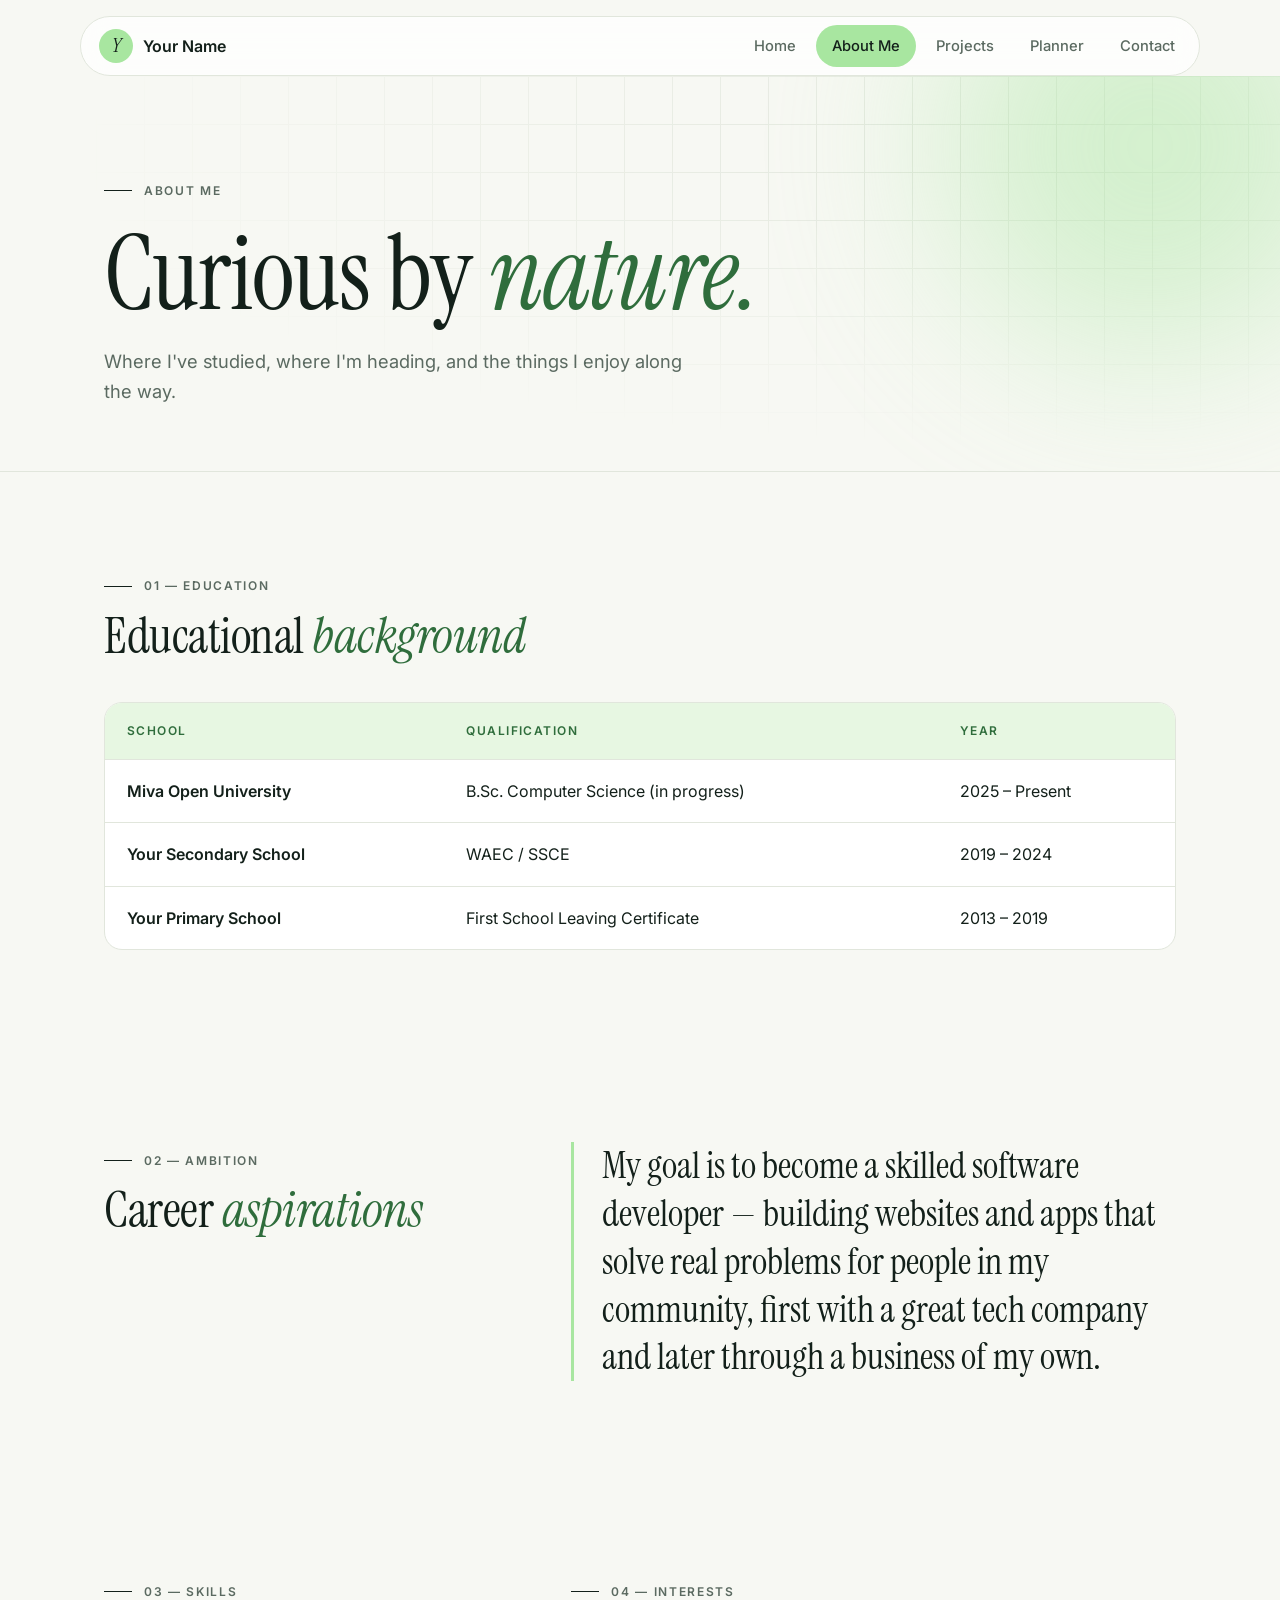
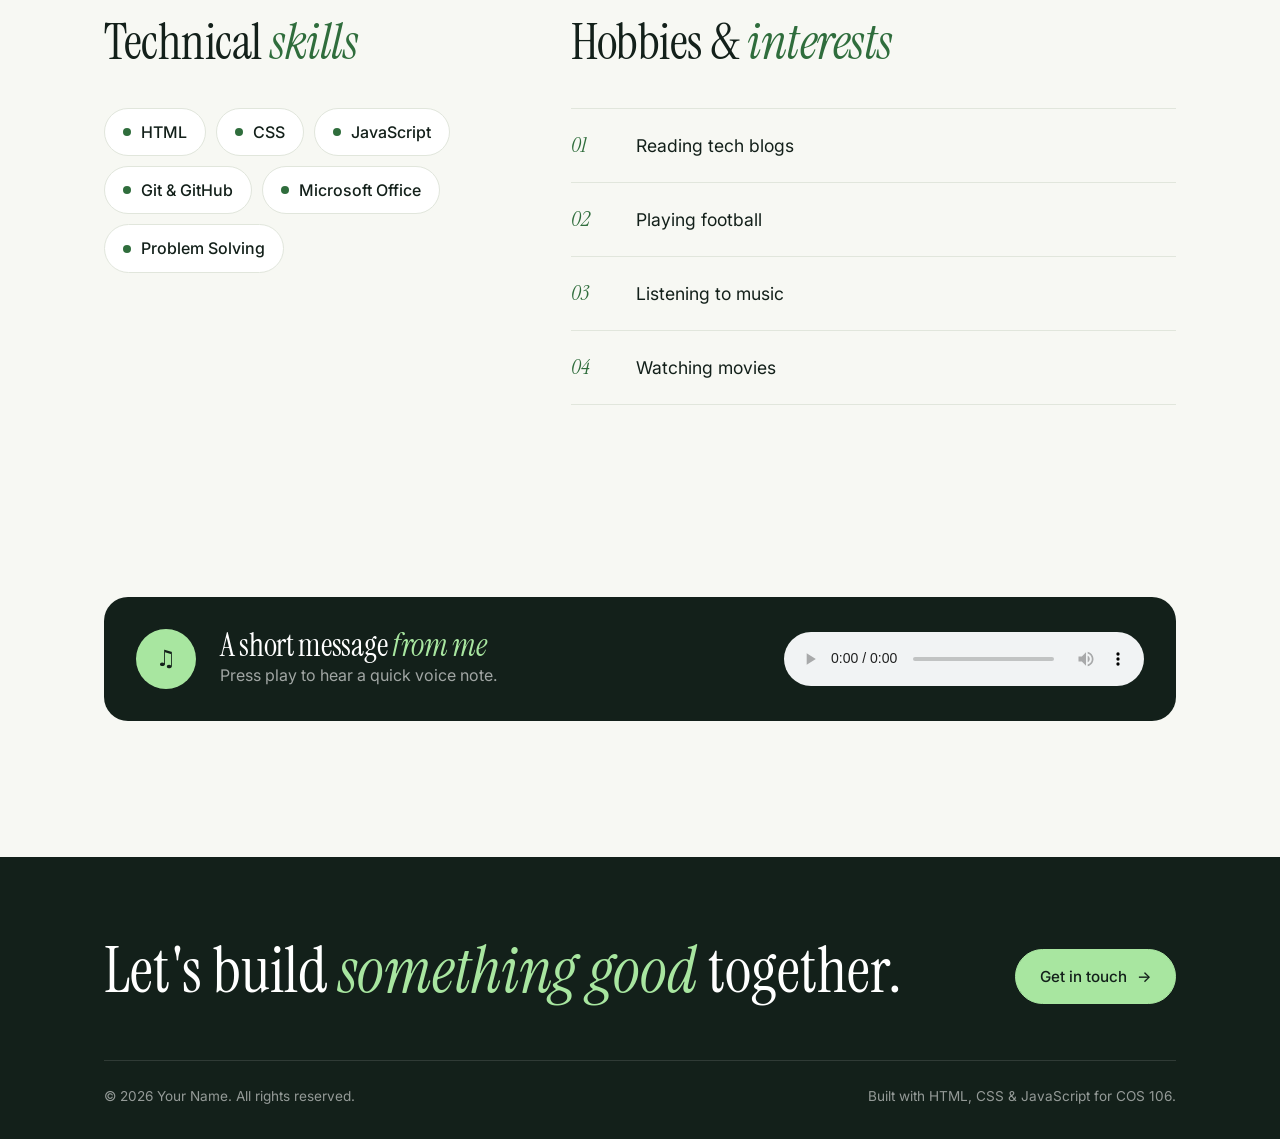
==== about.html @ 1b2ecfce "Add initial project files including homepage, planner, and projects page with JavaScript functionali" ====
<!DOCTYPE html>
<!--
  =========================================================
  ABOUT ME PAGE  (about.html)
  PDF Requirement 2: About Me Page
    - Educational background  -> see "EDUCATION" (uses a TABLE)
    - Career aspirations      -> see "CAREER ASPIRATIONS"
    - Technical skills        -> see "TECHNICAL SKILLS" (uses a LIST)
    - Hobbies and interests   -> see "HOBBIES" (uses a LIST)
  =========================================================
-->
<html lang="en">
<head>
  <meta charset="UTF-8">
  <!-- PDF: Responsive design + Mobile-friendly interface - this line makes the page fit phone screens -->
  <meta name="viewport" content="width=device-width, initial-scale=1.0">
  <!-- EDIT ME: your name -->
  <title>About Me | Your Name</title>
  <!-- Fonts from Google Fonts -->
  <link rel="preconnect" href="https://fonts.googleapis.com">
  <link rel="preconnect" href="https://fonts.gstatic.com" crossorigin>
  <link href="https://fonts.googleapis.com/css2?family=Instrument+Serif:ital@0;1&family=Inter:wght@400;500;600&display=swap" rel="stylesheet">
  <!-- PDF: External CSS stylesheet -->
  <link rel="stylesheet" href="css/style.css">
</head>
<body>

  <!-- ===================== HEADER + NAVIGATION MENU ===================== -->
  <!-- PDF: Proper semantic HTML - <header> holds the logo and the menu -->
  <header class="site-header">
    <!-- EDIT ME: your initials + name -->
    <a href="index.html" class="logo"><span class="logo-mark">Y</span>Your Name</a>
    <button class="menu-toggle" id="menuToggle" aria-label="Open menu" aria-expanded="false">
      <span></span><span></span>
    </button>
    <!-- PDF: Navigation menu + Hyperlinks + Lists (a semantic <nav> holding a <ul> list of links) -->
    <nav>
      <ul class="nav-links" id="navLinks">
        <li><a href="index.html">Home</a></li>
        <li><a href="about.html" class="active">About Me</a></li>
        <li><a href="projects.html">Projects</a></li>
        <li><a href="planner.html">Planner</a></li>
        <li><a href="contact.html">Contact</a></li>
      </ul>
    </nav>
  </header>

  <!-- PDF: Proper semantic HTML - <main> holds the main content of the page -->
  <main>

    <!-- Page title banner. PDF: Proper semantic HTML - each part of the page is a <section> -->
    <section class="page-banner">
      <span class="section-label">About me</span>
      <h1>Curious by <em>nature.</em></h1>
      <p>Where I've studied, where I'm heading, and the things I enjoy along the way.</p>
    </section>

    <!-- ===================== EDUCATION ===================== -->
    <!-- PDF: Educational background  +  PDF: Tables (<table>, <thead>, <tbody>, <tr>, <th>, <td>)  +  PDF: Proper semantic HTML - <section> -->
    <section class="section">
      <div class="section-head reveal">
        <span class="section-label">01 &mdash; Education</span>
        <h2>Educational <em>background</em></h2>
      </div>

      <!-- EDIT ME: change the schools, years and qualifications to yours -->
      <!-- The wrapper div lets the table scroll sideways on small phones -->
      <div class="table-wrapper reveal">
        <table>
          <thead>
            <tr>
              <th>School</th>
              <th>Qualification</th>
              <th>Year</th>
            </tr>
          </thead>
          <tbody>
            <tr>
              <td>Miva Open University</td>
              <td>B.Sc. Computer Science (in progress)</td>
              <td>2025 &ndash; Present</td>
            </tr>
            <tr>
              <td>Your Secondary School</td>
              <td>WAEC / SSCE</td>
              <td>2019 &ndash; 2024</td>
            </tr>
            <tr>
              <td>Your Primary School</td>
              <td>First School Leaving Certificate</td>
              <td>2013 &ndash; 2019</td>
            </tr>
          </tbody>
        </table>
      </div>
    </section>

    <!-- ===================== CAREER ASPIRATIONS ===================== -->
    <!-- PDF: Career aspirations -->
    <section class="section split">
      <div class="section-head reveal">
        <span class="section-label">02 &mdash; Ambition</span>
        <h2>Career <em>aspirations</em></h2>
      </div>

      <!-- EDIT ME: write about what you want to become -->
      <p class="statement reveal">
        My goal is to become a skilled software developer &mdash; building websites and apps
        that solve real problems for people in my community, first with a great tech company
        and later through a business of my own.
      </p>
    </section>

    <!-- ===================== SKILLS + HOBBIES ===================== -->
    <!-- Two columns side by side (CSS Grid "split" class) -->
    <section class="section split">

      <!-- TECHNICAL SKILLS  -  PDF: Technical skills + Lists (unordered list) -->
      <div class="reveal">
        <div class="section-head">
          <span class="section-label">03 &mdash; Skills</span>
          <h2>Technical <em>skills</em></h2>
        </div>
        <!-- EDIT ME: add or remove skills. Each skill is one <li> -->
        <ul class="skills-list">
          <li>HTML</li>
          <li>CSS</li>
          <li>JavaScript</li>
          <li>Git &amp; GitHub</li>
          <li>Microsoft Office</li>
          <li>Problem Solving</li>
        </ul>
      </div>

      <!-- HOBBIES  -  PDF: Hobbies and interests + Lists (ordered list) -->
      <div class="reveal">
        <div class="section-head">
          <span class="section-label">04 &mdash; Interests</span>
          <h2>Hobbies &amp; <em>interests</em></h2>
        </div>
        <!-- EDIT ME: change these to your own hobbies -->
        <ol class="hobbies-list">
          <li>Reading tech blogs</li>
          <li>Playing football</li>
          <li>Listening to music</li>
          <li>Watching movies</li>
        </ol>
      </div>
    </section>

    <!-- ===================== AUDIO ===================== -->
    <!-- PDF: Multimedia (audio) - an extra example of multimedia -->
    <section class="section">
      <div class="audio-card reveal">
        <div class="audio-icon" aria-hidden="true">&#9835;</div>
        <div class="audio-text">
          <h2>A short message <em>from me</em></h2>
          <p>Press play to hear a quick voice note.</p>
        </div>

        <!-- PUT YOUR AUDIO HERE: save a voice note in the "audio" folder as "message.mp3"
             (or change the src below to your own file name) -->
        <audio controls>
          <source src="audio/message.mp3" type="audio/mpeg">
          Sorry, your browser does not support the audio tag.
        </audio>
      </div>
    </section>

  </main>

  <!-- PDF: Proper semantic HTML - <footer> at the bottom of every page -->
  <footer class="site-footer">
    <div class="footer-inner">
      <p class="footer-big">Let's build <em>something good</em> together.</p>
      <a href="contact.html" class="btn btn-light">Get in touch <span class="arrow">&rarr;</span></a>
    </div>
    <div class="footer-bottom">
      <!-- EDIT ME: your name -->
      <p>&copy; <span id="year">2026</span> Your Name. All rights reserved.</p>
      <p>Built with HTML, CSS &amp; JavaScript for COS 106.</p>
    </div>
  </footer>

  <script src="js/main.js"></script>
</body>
</html>
---- css/style.css ----
/*
  =========================================================
  style.css  -  ONE stylesheet for the whole website
  PDF: External CSS stylesheet  (every page links to this file)

  Design idea: calm and "editorial" - warm off-white paper,
  deep green-black ink, and LIGHT GREEN as the main colour
  (used like a highlighter pen). Big serif headings + a clean
  sans-serif for normal text.

  Quick map of this file (search for the titles in CAPS):
    1. COLOUR SCHEME (variables)
    2. BASIC RESET + PAGE SETUP
    3. NAVIGATION STYLING
    4. BUTTONS
    5. HOME PAGE (HERO + MARQUEE)
    6. SECTIONS + CARDS + PAGE BANNER
    7. ABOUT PAGE (TABLE + LISTS + AUDIO)
    8. PROJECT CARDS
    9. PLANNER
   10. CONTACT FORM
   11. FOOTER
   12. ANIMATIONS
   13. RESPONSIVE DESIGN (MOBILE)

  PDF CSS requirements shown in this file (search for "PDF:"):
    - External CSS stylesheet  -> this file (linked in the <head> of every page)
    - Consistent colour scheme -> section 1
    - Navigation styling       -> section 3
    - Flexbox                  -> sections 3, 4, 5, 7, 9, 10, 11
    - CSS Grid                 -> sections 5, 6, 8, 9, 10
    - Animations / transitions -> section 12 (keyframes) + "transition" on hover effects everywhere
    - Responsive design        -> section 13 (@media rules)
    - Mobile-friendly interface -> section 13 + the hamburger menu in section 3
  =========================================================
*/


/* ===================== 1. COLOUR SCHEME ===================== */
/* PDF: Consistent colour scheme
   All the colours (and fonts) are stored here once. Change a value
   here and it changes everywhere on the site. */
:root {
  --green: #a8e6a0;          /* LIGHT GREEN - the main colour (highlights, pills, buttons on hover) */
  --green-soft: #e7f7e2;     /* very pale green - soft backgrounds */
  --green-deep: #2f6d3c;     /* dark green - green TEXT (light green text is hard to read on white) */
  --ink: #13201a;            /* almost-black green - headings, dark panels, footer */
  --muted: #5b6a61;          /* grey-green - secondary text */
  --paper: #f7f8f3;          /* warm off-white - page background */
  --white: #ffffff;
  --line: #e1e6dc;           /* thin borders */
  --error: #c4432f;          /* red - error messages */

  --radius: 18px;            /* roundness of cards */
  --font-serif: "Instrument Serif", Georgia, "Times New Roman", serif;
  --font-sans: "Inter", system-ui, -apple-system, "Segoe UI", Arial, sans-serif;
  --shadow: 0 1px 2px rgba(19, 32, 26, 0.04), 0 12px 32px rgba(19, 32, 26, 0.08);
}


/* ===================== 2. BASIC RESET + PAGE SETUP ===================== */
* {
  margin: 0;
  padding: 0;
  box-sizing: border-box;  /* makes width/height easier to work with */
}

html {
  scroll-behavior: smooth;  /* links like "#top" scroll smoothly */
}

body {
  font-family: var(--font-sans);
  background-color: var(--paper);
  color: var(--ink);
  line-height: 1.65;
  -webkit-font-smoothing: antialiased;
}

/* Big headings use the elegant serif font */
h1, h2 {
  font-family: var(--font-serif);
  font-weight: 400;
  line-height: 1.05;
  letter-spacing: -0.01em;
}

h3 {
  font-weight: 600;
  line-height: 1.3;
}

/* Words inside <em> in a heading turn italic and dark green */
h1 em, h2 em {
  font-style: italic;
  color: var(--green-deep);
}

/* Colour of text when you highlight it with the mouse */
::selection {
  background-color: var(--green);
  color: var(--ink);
}

/* Images never grow wider than their box (helps on mobile) */
img {
  max-width: 100%;
  display: block;
  background-color: var(--green-soft);  /* pale green box shows until you add your own image */
  color: transparent;   /* hides the "alt" text drawn over a missing image (screen readers still read it) */
}


/* ===================== 3. NAVIGATION STYLING ===================== */
/* PDF: Navigation styling  +  PDF: Flexbox
   The header is a floating "pill" with a frosted-glass look. */
.site-header {
  display: flex;                   /* PDF: Flexbox - logo on the left, menu on the right */
  justify-content: space-between;
  align-items: center;
  position: sticky;                /* header stays at the top when you scroll */
  top: 16px;
  z-index: 100;
  width: calc(100% - 32px);
  max-width: 1120px;
  margin: 16px auto 0;
  padding: 8px 8px 8px 18px;
  background-color: rgba(255, 255, 255, 0.75);
  backdrop-filter: blur(14px);     /* blurs whatever scrolls behind the header */
  -webkit-backdrop-filter: blur(14px);
  border: 1px solid var(--line);
  border-radius: 999px;
  transition: box-shadow 0.3s;     /* PDF: Transitions */
}

/* JS adds "scrolled" once you scroll down, giving the header a soft shadow */
.site-header.scrolled {
  box-shadow: var(--shadow);
}

.logo {
  display: flex;
  align-items: center;
  gap: 10px;
  color: var(--ink);
  font-weight: 600;
  text-decoration: none;
}

/* The little green circle with your initials */
.logo-mark {
  display: grid;
  place-items: center;              /* CSS GRID trick to centre the letter */
  width: 34px;
  height: 34px;
  border-radius: 50%;
  background-color: var(--green);
  font-family: var(--font-serif);
  font-style: italic;
  font-size: 1.2rem;
  font-weight: 400;
}

.nav-links {
  list-style: none;      /* removes the bullet points */
  display: flex;         /* FLEXBOX: puts the links in a row */
  gap: 4px;
}

.nav-links a {
  display: block;
  color: var(--muted);
  text-decoration: none;
  font-size: 0.92rem;
  font-weight: 500;
  padding: 9px 16px;
  border-radius: 999px;
  transition: background-color 0.25s, color 0.25s;   /* TRANSITION: smooth colour change on hover */
}

/* What a link looks like when you hover over it */
.nav-links a:hover {
  color: var(--ink);
  background-color: var(--green-soft);
}

/* The link for the page you are currently on (class="active" in the HTML) */
.nav-links a.active {
  color: var(--ink);
  background-color: var(--green);
}

/* PDF: Mobile-friendly interface - the hamburger menu button, hidden on big screens, shown on mobile (see section 13) */
.menu-toggle {
  display: none;
  position: relative;
  width: 42px;
  height: 42px;
  border: none;
  border-radius: 50%;
  background-color: var(--green-soft);
  cursor: pointer;
}

/* The two lines of the hamburger icon */
.menu-toggle span {
  position: absolute;
  left: 12px;
  width: 18px;
  height: 2px;
  background-color: var(--ink);
  transition: transform 0.3s;
}

.menu-toggle span:first-child { top: 16px; }
.menu-toggle span:last-child  { top: 24px; }

/* When the menu is open (JS adds "open"), the two lines turn into an X */
.menu-toggle.open span:first-child { transform: translateY(4px) rotate(45deg); }
.menu-toggle.open span:last-child  { transform: translateY(-4px) rotate(-45deg); }


/* ===================== 4. BUTTONS ===================== */
/* PDF: Animations or transitions + Flexbox - buttons use inline-flex and change colour smoothly on hover */
.btn {
  display: inline-flex;
  align-items: center;
  gap: 10px;
  background-color: var(--ink);
  color: var(--white);
  padding: 14px 24px;
  border: 1px solid var(--ink);
  border-radius: 999px;
  text-decoration: none;
  font-family: inherit;
  font-size: 0.95rem;
  font-weight: 500;
  cursor: pointer;
  transition: transform 0.25s, background-color 0.25s, color 0.25s, border-color 0.25s;  /* TRANSITION */
}

/* On hover the button turns light green and lifts up a little */
.btn:hover {
  background-color: var(--green);
  border-color: var(--green);
  color: var(--ink);
  transform: translateY(-2px);
}

/* The little arrow inside a button slides right on hover */
.btn .arrow {
  transition: transform 0.25s;
}

.btn:hover .arrow {
  transform: translateX(4px);
}

/* A see-through version of the button */
.btn-outline {
  background-color: transparent;
  color: var(--ink);
  border-color: rgba(19, 32, 26, 0.2);
}

.btn-outline:hover {
  background-color: var(--white);
  border-color: var(--ink);
}

/* Light green button used on the dark footer */
.btn-light {
  background-color: var(--green);
  border-color: var(--green);
  color: var(--ink);
}

.btn-light:hover {
  background-color: var(--white);
  border-color: var(--white);
}


/* ===================== 5. HOME PAGE (HERO + MARQUEE) ===================== */
/* PDF: Professional-looking layout  +  PDF: CSS Grid */
.hero {
  display: grid;                        /* PDF: CSS Grid - text on the left, photo on the right */
  grid-template-columns: 1.25fr 0.75fr;
  align-items: center;
  gap: 64px;
  max-width: 1120px;
  margin: 0 auto;
  padding: 80px 24px 72px;
}

/* Small rounded label above the big heading */
.eyebrow {
  display: inline-flex;                 /* PDF: Flexbox */
  align-items: center;
  gap: 10px;
  padding: 6px 16px 6px 12px;
  margin-bottom: 28px;
  background-color: var(--white);
  border: 1px solid var(--line);
  border-radius: 999px;
  font-size: 0.85rem;
  color: var(--muted);
}

.greeting {
  color: var(--ink);
  font-weight: 600;
}

/* Small green dot that gently pulses (ANIMATION, see section 12) */
.dot {
  width: 8px;
  height: 8px;
  border-radius: 50%;
  background-color: var(--green-deep);
  animation: pulse 2s infinite;
}

.hero h1 {
  font-size: clamp(2.6rem, 5.6vw, 4.6rem);   /* clamp() = grows with the screen but never too small/big */
  margin-bottom: 24px;
  animation: fadeIn 0.9s ease both;
}

/* Your name gets a light green "highlighter pen" stroke that draws itself in */
.highlight {
  font-style: italic;
  color: var(--ink);
  padding: 0 0.08em;
  background-image: linear-gradient(var(--green), var(--green));
  background-repeat: no-repeat;
  background-position: 0 88%;
  background-size: 0% 0.35em;            /* starts with no width ... */
  animation: highlight 0.8s 0.6s ease forwards;   /* ... and grows to full width (section 12) */
}

.welcome {
  max-width: 34em;
  margin-bottom: 32px;
  font-size: 1.1rem;
  color: var(--muted);
}

.hero-buttons {
  display: flex;
  gap: 12px;
  flex-wrap: wrap;
}

/* Little facts under the buttons (a list) */
.hero-meta {
  list-style: none;
  display: flex;
  flex-wrap: wrap;
  gap: 16px 40px;
  margin-top: 44px;
  padding-top: 24px;
  border-top: 1px solid var(--line);
  font-size: 0.85rem;
  color: var(--muted);
}

.hero-meta strong {
  display: block;
  color: var(--ink);
  font-weight: 600;
  font-size: 0.95rem;
}

/* Photo area */
.hero-photo {
  position: relative;
  isolation: isolate;          /* keeps the green arch (below) behind the photo */
  justify-self: end;
  width: 100%;
  max-width: 380px;
}

/* A light green arch sitting behind the photo, slightly offset */
.hero-photo::before {
  content: "";
  position: absolute;
  inset: 22px -18px -18px 22px;
  border-radius: 999px 999px 24px 24px;
  background-color: var(--green);
  z-index: -1;
}

/* The photo frame is an ARCH shape (round top, slightly rounded bottom) */
.photo-frame {
  aspect-ratio: 4 / 5;
  border-radius: 999px 999px 24px 24px;
  overflow: hidden;
  background-color: var(--green-soft);
  box-shadow: var(--shadow);
}

.profile-photo {
  width: 100%;
  height: 100%;
  object-fit: cover;          /* fills the frame without stretching your photo */
}

/* Round white badge with text spinning around it */
.badge {
  position: absolute;
  left: -40px;
  bottom: 48px;
  display: grid;
  place-items: center;
  width: 118px;
  height: 118px;
  border-radius: 50%;
  background-color: var(--white);
  box-shadow: var(--shadow);
}

.badge svg {
  position: absolute;
  inset: 0;
  width: 100%;
  height: 100%;
  animation: spin 18s linear infinite;   /* ANIMATION: slowly rotates */
}

.badge text {
  font-family: var(--font-sans);
  font-size: 8.5px;
  font-weight: 600;
  fill: var(--ink);
}

.badge-center {
  font-size: 1.4rem;
  color: var(--green-deep);
}

/* Moving strip of words (marquee) under the hero */
.marquee {
  overflow: hidden;
  border-top: 1px solid var(--line);
  border-bottom: 1px solid var(--line);
  background-color: var(--white);
  padding: 18px 0;
}

.marquee-track {
  display: flex;
  width: max-content;
  gap: 40px;
  animation: marquee 32s linear infinite;   /* ANIMATION: slides left forever */
}

.marquee-track span {
  font-family: var(--font-serif);
  font-size: 1.8rem;
  white-space: nowrap;
}

.marquee-track .star {
  color: var(--green-deep);
  font-family: var(--font-sans);
  font-size: 1.1rem;
  align-self: center;
}

.intro-video {
  display: block;
  width: 100%;
  aspect-ratio: 16 / 9;
  border-radius: 24px;
  background-color: var(--ink);
  box-shadow: var(--shadow);
}


/* ===================== 6. SECTIONS + CARDS + PAGE BANNER ===================== */
.section {
  max-width: 1120px;
  margin: 0 auto;
  padding: 96px 24px;
}

.section-head {
  margin-bottom: 40px;
}

/* Small label above headings, e.g. "01 — About" */
.section-label {
  display: inline-flex;
  align-items: center;
  gap: 12px;
  font-size: 0.75rem;
  font-weight: 600;
  letter-spacing: 0.14em;
  text-transform: uppercase;
  color: var(--muted);
}

/* The short line before the label */
.section-label::before {
  content: "";
  width: 28px;
  height: 1px;
  background-color: var(--ink);
}

.section h2 {
  font-size: clamp(2.1rem, 4vw, 3.1rem);
  margin-top: 14px;
}

.section-head p {
  margin-top: 16px;
}

/* PDF: CSS Grid - a two-column layout (heading left, content right) */
.split {
  display: grid;
  grid-template-columns: 1fr 1.5fr;
  gap: 64px;
}

.lead {
  font-size: 1.2rem;
  margin-bottom: 16px;
}

.muted {
  color: var(--muted);
}

/* PDF: CSS Grid - the cards arrange themselves into columns automatically */
.card-grid {
  display: grid;
  grid-template-columns: repeat(auto-fit, minmax(180px, 1fr));
  gap: 16px;
  margin-top: 36px;
}

.card {
  position: relative;
  background-color: var(--white);
  padding: 24px;
  border: 1px solid var(--line);
  border-radius: var(--radius);
  transition: transform 0.3s, border-color 0.3s;   /* TRANSITION */
}

.card:hover {
  transform: translateY(-4px);
  border-color: var(--green);
}

/* Small green dot in the top-right corner of each card */
.card::after {
  content: "";
  position: absolute;
  top: 24px;
  right: 24px;
  width: 10px;
  height: 10px;
  border-radius: 50%;
  background-color: var(--green);
}

.card h3 {
  font-size: 0.75rem;
  letter-spacing: 0.12em;
  text-transform: uppercase;
  color: var(--muted);
  margin-bottom: 18px;
}

.card p {
  font-family: var(--font-serif);
  font-size: 1.6rem;
  line-height: 1.15;
}

/* Title banner at the top of each inner page (full width, faint grid pattern) */
.page-banner {
  position: relative;
  isolation: isolate;                 /* keeps the background shapes behind the text */
  overflow: hidden;
  /* the max() keeps the text lined up with the rest of the page on wide screens */
  padding: 96px max(24px, calc((100% - 1120px) / 2 + 24px)) 64px;
  border-bottom: 1px solid var(--line);
}

/* Faint grid lines that fade out (made with gradients, no image needed) */
.page-banner::before {
  content: "";
  position: absolute;
  inset: 0;
  z-index: -1;
  background-image:
    linear-gradient(var(--line) 1px, transparent 1px),
    linear-gradient(90deg, var(--line) 1px, transparent 1px);
  background-size: 48px 48px;
  -webkit-mask-image: radial-gradient(ellipse at 75% 20%, #000 0%, transparent 65%);
  mask-image: radial-gradient(ellipse at 75% 20%, #000 0%, transparent 65%);
}

/* A soft light green glow in the corner */
.page-banner::after {
  content: "";
  position: absolute;
  top: -140px;
  right: -80px;
  width: 420px;
  height: 420px;
  z-index: -1;
  border-radius: 50%;
  background-color: var(--green);
  filter: blur(90px);
  opacity: 0.45;
}

.page-banner h1 {
  font-size: clamp(3.2rem, 9vw, 6.5rem);
  margin-top: 18px;
  animation: fadeIn 0.9s ease both;    /* ANIMATION */
}

.page-banner p {
  max-width: 32em;
  margin-top: 18px;
  font-size: 1.15rem;
  color: var(--muted);
  animation: fadeIn 0.9s 0.15s ease both;
}


/* ===================== 7. ABOUT PAGE (TABLE + LISTS + AUDIO) ===================== */
/* Table styling (PDF: Tables) */
.table-wrapper {
  overflow-x: auto;    /* lets the table scroll sideways on small phones */
  border: 1px solid var(--line);
  border-radius: var(--radius);
  background-color: var(--white);
}

table {
  width: 100%;
  min-width: 520px;
  border-collapse: collapse;
}

th, td {
  padding: 18px 22px;
  text-align: left;
}

th {
  background-color: var(--green-soft);
  font-size: 0.75rem;
  font-weight: 600;
  letter-spacing: 0.12em;
  text-transform: uppercase;
  color: var(--green-deep);
}

td {
  border-top: 1px solid var(--line);
}

td:first-child {
  font-weight: 600;
}

/* Rows light up softly when you hover over them */
tbody tr {
  transition: background-color 0.2s;
}

tbody tr:hover {
  background-color: var(--paper);
}

/* Career aspirations shown as a big statement with a green bar */
.statement {
  font-family: var(--font-serif);
  font-size: clamp(1.6rem, 3vw, 2.3rem);
  line-height: 1.3;
  padding-left: 28px;
  border-left: 3px solid var(--green);
}

/* PDF: Flexbox - skills list shown as "pills" */
.skills-list {
  list-style: none;
  display: flex;
  flex-wrap: wrap;
  gap: 10px;
}

.skills-list li {
  display: inline-flex;
  align-items: center;
  gap: 10px;
  padding: 10px 18px;
  background-color: var(--white);
  border: 1px solid var(--line);
  border-radius: 999px;
  font-weight: 500;
  transition: background-color 0.25s, border-color 0.25s, transform 0.25s;
}

/* Green dot before each skill */
.skills-list li::before {
  content: "";
  width: 8px;
  height: 8px;
  border-radius: 50%;
  background-color: var(--green-deep);
}

.skills-list li:hover {
  background-color: var(--green);
  border-color: var(--green);
  transform: translateY(-2px);
}

/* Hobbies list with big serif numbers (01, 02, 03 ...) made by CSS counters */
.hobbies-list {
  list-style: none;
  counter-reset: hobby;
}

.hobbies-list li {
  counter-increment: hobby;
  display: flex;
  align-items: baseline;
  gap: 20px;
  padding: 18px 0;
  border-bottom: 1px solid var(--line);
  font-size: 1.1rem;
  transition: padding-left 0.25s;
}

.hobbies-list li:first-child {
  border-top: 1px solid var(--line);
}

.hobbies-list li::before {
  content: counter(hobby, decimal-leading-zero);
  font-family: var(--font-serif);
  font-style: italic;
  font-size: 1.4rem;
  color: var(--green-deep);
  min-width: 2em;
}

.hobbies-list li:hover {
  padding-left: 10px;
}

/* Dark card holding the audio player */
.audio-card {
  display: flex;
  align-items: center;
  flex-wrap: wrap;
  gap: 24px;
  padding: 32px;
  background-color: var(--ink);
  color: var(--white);
  border-radius: 24px;
}

.audio-icon {
  display: grid;
  place-items: center;
  width: 60px;
  height: 60px;
  border-radius: 50%;
  background-color: var(--green);
  color: var(--ink);
  font-size: 1.4rem;
}

.audio-text {
  flex: 1;
  min-width: 200px;
}

.audio-text h2 {
  font-size: 2rem;
  margin: 0;
}

.audio-text h2 em {
  color: var(--green);
}

.audio-text p {
  color: rgba(255, 255, 255, 0.6);
}

.audio-card audio {
  width: 100%;
  max-width: 360px;
}


/* ===================== 8. PROJECT CARDS ===================== */
/* PDF: CSS Grid */
.project-grid {
  display: grid;
  grid-template-columns: repeat(auto-fit, minmax(280px, 1fr));
  gap: 28px;
  align-items: start;
}

.project-card {
  background-color: var(--white);
  border: 1px solid var(--line);
  border-radius: 24px;
  padding: 10px;
  transition: transform 0.35s, box-shadow 0.35s;   /* TRANSITION */
}

/* Card lifts up when you hover over it */
.project-card:hover {
  transform: translateY(-6px);
  box-shadow: var(--shadow);
}

.project-media {
  position: relative;
  aspect-ratio: 4 / 3;
  border-radius: 16px;
  overflow: hidden;
  background-color: var(--green-soft);
}

.project-card img {
  width: 100%;
  height: 100%;
  object-fit: cover;
  transition: transform 0.6s;
}

/* Screenshot zooms in slightly on hover */
.project-card:hover img {
  transform: scale(1.05);
}

/* "No. 01" label on top of the image */
.project-number {
  position: absolute;
  top: 12px;
  left: 12px;
  padding: 4px 12px;
  background-color: var(--white);
  border-radius: 999px;
  font-size: 0.75rem;
  font-weight: 600;
}

.project-info {
  padding: 22px 14px 14px;
}

/* Small "HTML / CSS / JS" tags (a list) */
.tags {
  list-style: none;
  display: flex;
  flex-wrap: wrap;
  gap: 6px;
  margin-bottom: 14px;
}

.tags li {
  padding: 3px 10px;
  background-color: var(--green-soft);
  color: var(--green-deep);
  border-radius: 999px;
  font-size: 0.75rem;
  font-weight: 600;
}

.project-info h3 {
  font-family: var(--font-serif);
  font-size: 1.8rem;
  font-weight: 400;
  line-height: 1.1;
  margin-bottom: 10px;
}

.project-info p {
  color: var(--muted);
  margin-bottom: 20px;
}

/* "View project ↗" link with a light green underline */
.project-link {
  display: inline-flex;
  gap: 8px;
  color: var(--ink);
  font-weight: 600;
  text-decoration: none;
  padding-bottom: 2px;
  border-bottom: 2px solid var(--green);
}

.project-link .arrow {
  transition: transform 0.25s;
}

.project-link:hover .arrow {
  transform: translate(3px, -3px);
}


/* ===================== 9. PLANNER ===================== */
/* PDF: CSS Grid - summary panel on the left, task list on the right */
.planner-layout {
  display: grid;
  grid-template-columns: 340px 1fr;
  gap: 28px;
  align-items: start;
}

/* Dark summary panel */
.planner-summary {
  position: sticky;           /* stays in view while you scroll a long list */
  top: 110px;
  padding: 32px;
  background-color: var(--ink);
  color: var(--white);
  border-radius: 24px;
}

.planner-summary .section-label {
  color: rgba(255, 255, 255, 0.55);
}

.planner-summary .section-label::before {
  background-color: var(--green);
}

.today {
  font-family: var(--font-serif);
  font-size: 2.2rem;
  line-height: 1.1;
  margin: 16px 0 32px;
}

/* Progress bar: grey track with a light green fill (JS sets the width) */
.progress {
  height: 8px;
  background-color: rgba(255, 255, 255, 0.12);
  border-radius: 999px;
  overflow: hidden;
}

.progress-bar {
  width: 0%;
  height: 100%;
  background-color: var(--green);
  border-radius: 999px;
  transition: width 0.5s ease;   /* TRANSITION: bar grows smoothly */
}

.progress-text {
  display: flex;
  justify-content: space-between;
  margin-top: 12px;
  font-size: 0.85rem;
  color: rgba(255, 255, 255, 0.6);
}

.progress-text strong {
  color: var(--green);
}

/* White panel with the form and list */
.planner-main {
  padding: 28px;
  background-color: var(--white);
  border: 1px solid var(--line);
  border-radius: 24px;
}

/* PDF: Flexbox - text box and button side by side */
.task-form {
  display: flex;
  gap: 10px;
}

.task-form input {
  flex: 1;              /* input takes up all the spare space */
  padding: 14px 20px;
  border: 1px solid var(--line);
  border-radius: 999px;
  background-color: var(--paper);
  font-family: inherit;
  font-size: 1rem;
  color: var(--ink);
  transition: border-color 0.25s, box-shadow 0.25s;
}

.task-form input:focus {
  outline: none;
  border-color: var(--green-deep);
  box-shadow: 0 0 0 4px var(--green-soft);   /* soft green glow when you click into it */
}

.task-count {
  margin: 20px 0 6px;
  font-size: 0.85rem;
  color: var(--muted);
}

.task-list {
  list-style: none;
}

/* One task in the list */
.task-item {
  display: flex;                    /* PDF: Flexbox - [circle] task text [delete] */
  align-items: center;
  gap: 14px;
  padding: 14px 4px;
  border-bottom: 1px solid var(--line);
  animation: slideIn 0.3s ease;     /* ANIMATION: new tasks slide in (see section 12) */
}

.task-item:last-child {
  border-bottom: none;
}

.task-item span {
  flex: 1;
  transition: color 0.25s;
}

/* The round "done" button on the left of each task */
.done-btn {
  flex-shrink: 0;
  display: grid;
  place-items: center;
  width: 26px;
  height: 26px;
  border: 1.5px solid #c3cbbe;
  border-radius: 50%;
  background-color: var(--white);
  color: transparent;               /* the ✓ is hidden until the task is done */
  font-size: 0.8rem;
  cursor: pointer;
  transition: background-color 0.25s, border-color 0.25s, color 0.25s;
}

.done-btn:hover {
  border-color: var(--green-deep);
  color: var(--green-deep);
}

/* A task that has been marked as done (JS adds the "completed" class) */
.task-item.completed .done-btn {
  background-color: var(--green);
  border-color: var(--green);
  color: var(--ink);
}

.task-item.completed span {
  text-decoration: line-through;    /* puts a line through finished tasks */
  color: var(--muted);
}

.delete-btn {
  padding: 6px 12px;
  border: none;
  border-radius: 999px;
  background: none;
  color: var(--muted);
  font-family: inherit;
  font-size: 0.85rem;
  cursor: pointer;
  opacity: 0;                       /* hidden until you hover the task */
  transition: opacity 0.2s, background-color 0.2s, color 0.2s;
}

.task-item:hover .delete-btn,
.delete-btn:focus {
  opacity: 1;
}

.delete-btn:hover {
  background-color: #fbe9e6;
  color: var(--error);
}

/* Message shown when there are no tasks (JS adds it) */
.task-empty {
  padding: 40px 0 28px;
  text-align: center;
  font-family: var(--font-serif);
  font-style: italic;
  font-size: 1.4rem;
  color: var(--muted);
}


/* ===================== 10. CONTACT FORM ===================== */
/* PDF: CSS Grid - form on the left, contact details on the right */
.contact-wrapper {
  display: grid;
  grid-template-columns: 1.5fr 1fr;
  gap: 28px;
  align-items: start;
}

.contact-form {
  display: flex;
  flex-direction: column;   /* PDF: Flexbox - stacks the fields on top of each other */
  gap: 20px;
  padding: 32px;
  background-color: var(--white);
  border: 1px solid var(--line);
  border-radius: 24px;
}

/* PDF: CSS Grid - Name and Email side by side */
.form-row {
  display: grid;
  grid-template-columns: 1fr 1fr;
  gap: 20px;
}

/* One label + input + error message */
.field {
  display: flex;
  flex-direction: column;
  gap: 8px;
}

.contact-form label {
  font-size: 0.85rem;
  font-weight: 600;
}

.contact-form input,
.contact-form textarea {
  padding: 14px 16px;
  border: 1px solid var(--line);
  border-radius: 12px;
  background-color: var(--paper);
  font-family: inherit;
  font-size: 1rem;
  color: var(--ink);
  transition: border-color 0.25s, box-shadow 0.25s, background-color 0.25s;
}

.contact-form textarea {
  resize: vertical;
}

.contact-form input:focus,
.contact-form textarea:focus {
  outline: none;
  border-color: var(--green-deep);
  background-color: var(--white);
  box-shadow: 0 0 0 4px var(--green-soft);
}

.contact-form button {
  align-self: flex-start;
}

/* Dark panel with other ways to reach you */
.contact-details {
  padding: 32px;
  background-color: var(--ink);
  color: var(--white);
  border-radius: 24px;
}

.contact-details h2 {
  font-size: 2.2rem;
  margin-bottom: 8px;
}

.contact-details h2 em {
  color: var(--green);
}

.contact-details > p {
  color: rgba(255, 255, 255, 0.6);
  margin-bottom: 24px;
}

.contact-details ul {
  list-style: none;
}

.contact-details li {
  padding: 16px 0;
  border-top: 1px solid rgba(255, 255, 255, 0.12);
}

/* Small grey label above each link ("Email", "Phone" ...) */
.contact-details li span {
  display: block;
  font-size: 0.72rem;
  letter-spacing: 0.12em;
  text-transform: uppercase;
  color: rgba(255, 255, 255, 0.5);
}

.contact-details a {
  color: var(--white);
  text-decoration: none;
  font-weight: 500;
  word-break: break-word;
  transition: color 0.2s;
}

.contact-details a:hover {
  color: var(--green);
}

/* Error and success messages (text is added by JavaScript) */
.error {
  color: var(--error);
  font-size: 0.85rem;
}

/* Hide empty message boxes so they don't take up space */
.error:empty,
.success:empty {
  display: none;
}

.success {
  padding: 14px 18px;
  background-color: var(--green-soft);
  color: var(--green-deep);
  border-radius: 12px;
  font-weight: 500;
}

/* Red border on a field that has an error (JS adds the "invalid" class) */
.invalid {
  border-color: var(--error) !important;
  background-color: #fdf3f1 !important;
}


/* ===================== 11. FOOTER ===================== */
/* PDF: Consistent colour scheme - same ink + light green colours as the rest of the site */
.site-footer {
  margin-top: 40px;
  padding: 80px max(24px, calc((100% - 1120px) / 2 + 24px)) 32px;
  background-color: var(--ink);
  color: var(--white);
}

/* PDF: Flexbox - big sentence on the left, button on the right */
.footer-inner {
  display: flex;
  justify-content: space-between;
  align-items: flex-end;
  flex-wrap: wrap;
  gap: 32px;
  padding-bottom: 56px;
  border-bottom: 1px solid rgba(255, 255, 255, 0.12);
}

.footer-big {
  max-width: 13em;
  font-family: var(--font-serif);
  font-size: clamp(2.3rem, 5vw, 4rem);
  line-height: 1.05;
}

.footer-big em {
  color: var(--green);
}

.footer-bottom {
  display: flex;
  justify-content: space-between;
  flex-wrap: wrap;
  gap: 12px;
  padding-top: 24px;
  font-size: 0.85rem;
  color: rgba(255, 255, 255, 0.55);
}


/* ===================== 12. ANIMATIONS ===================== */
/* PDF: Animations or transitions */

/* Fade in and move up a little */
@keyframes fadeIn {
  from {
    opacity: 0;
    transform: translateY(20px);
  }
  to {
    opacity: 1;
    transform: translateY(0);
  }
}

/* Slide in from the left (used for new planner tasks) */
@keyframes slideIn {
  from {
    opacity: 0;
    transform: translateX(-20px);
  }
  to {
    opacity: 1;
    transform: translateX(0);
  }
}

/* The highlighter stroke under your name grows from left to right */
@keyframes highlight {
  to {
    background-size: 100% 0.35em;
  }
}

/* Full turn - used by the spinning badge */
@keyframes spin {
  to {
    transform: rotate(360deg);
  }
}

/* Moves the marquee words left by half its width (the words are written twice, so it loops smoothly) */
@keyframes marquee {
  to {
    transform: translateX(-50%);
  }
}

/* A soft green ring grows out of the dot and fades away */
@keyframes pulse {
  0%   { box-shadow: 0 0 0 0 rgba(47, 109, 60, 0.45); }
  100% { box-shadow: 0 0 0 10px rgba(47, 109, 60, 0); }
}

/* Mobile menu drops down */
@keyframes dropIn {
  from {
    opacity: 0;
    transform: translateY(-8px);
  }
  to {
    opacity: 1;
    transform: translateY(0);
  }
}

/* SCROLL REVEAL: things with class="reveal" start hidden and slide up
   when they scroll into view. JS (main.js) adds the "visible" class.
   The ".js" part means this only happens if JavaScript is running,
   so nothing stays hidden if JS is turned off. */
.js .reveal {
  opacity: 0;
  transform: translateY(28px);
  transition: opacity 0.8s ease, transform 0.8s ease;
}

.js .reveal.visible {
  opacity: 1;
  transform: translateY(0);
}

/* Respect people who turned on "reduce motion" in their device settings */
@media (prefers-reduced-motion: reduce) {
  *, *::before, *::after {
    animation: none !important;
    transition: none !important;
  }

  .highlight {
    background-size: 100% 0.35em;
  }

  .js .reveal {
    opacity: 1;
    transform: none;
  }
}


/* ===================== 13. RESPONSIVE DESIGN (MOBILE) ===================== */
/* PDF: Responsive design  +  PDF: Mobile-friendly interface */

/* Big screens only: the middle project card sits a bit lower (staggered look) */
@media (min-width: 960px) {
  .project-card:nth-child(3n + 2) {
    margin-top: 56px;
  }
}

/* Tablets and smaller (900px wide or less) */
@media (max-width: 900px) {

  /* Hero: photo on top, text below */
  .hero {
    grid-template-columns: 1fr;
    gap: 48px;
    padding: 48px 24px 64px;
  }

  .hero-photo {
    order: -1;                 /* moves the photo above the text */
    justify-self: center;
    max-width: 300px;
  }

  .badge {
    left: -24px;
    bottom: 32px;
    width: 100px;
    height: 100px;
  }

  /* Two-column layouts become one column */
  .split,
  .planner-layout,
  .contact-wrapper {
    grid-template-columns: 1fr;
    gap: 28px;
  }

  .planner-summary {
    position: static;
  }
}

/* Phones and small tablets (768px wide or less) */
@media (max-width: 768px) {

  /* Show the hamburger button */
  .menu-toggle {
    display: block;
  }

  .site-header {
    top: 10px;
    margin-top: 10px;
    width: calc(100% - 20px);
  }

  /* Hide the menu and stack the links on top of each other */
  .nav-links {
    display: none;
    flex-direction: column;
    position: absolute;
    top: calc(100% + 8px);
    left: 0;
    right: 0;
    padding: 10px;
    background-color: var(--white);
    border: 1px solid var(--line);
    border-radius: 22px;
    box-shadow: var(--shadow);
  }

  /* When JS adds the "show" class, the menu appears */
  .nav-links.show {
    display: flex;
    animation: dropIn 0.25s ease;
  }

  .nav-links a {
    padding: 12px 16px;
    font-size: 1rem;
  }

  .section {
    padding: 64px 16px;
  }

  .hero {
    padding: 40px 16px 56px;
  }

  .page-banner {
    padding: 64px 16px 48px;
  }

  .site-footer {
    padding: 56px 16px 28px;
  }

  .form-row {
    grid-template-columns: 1fr;
  }

  .contact-form,
  .contact-details,
  .planner-summary,
  .planner-main,
  .audio-card {
    padding: 24px;
  }

  /* Touch screens can't hover, so always show the delete button */
  .delete-btn {
    opacity: 1;
  }
}

/* Small phones (480px wide or less) */
@media (max-width: 480px) {

  /* Planner input and button stack on top of each other */
  .task-form {
    flex-direction: column;
  }

  .hero-buttons .btn {
    flex: 1;
    justify-content: center;
  }

  .marquee-track span {
    font-size: 1.4rem;
  }
}
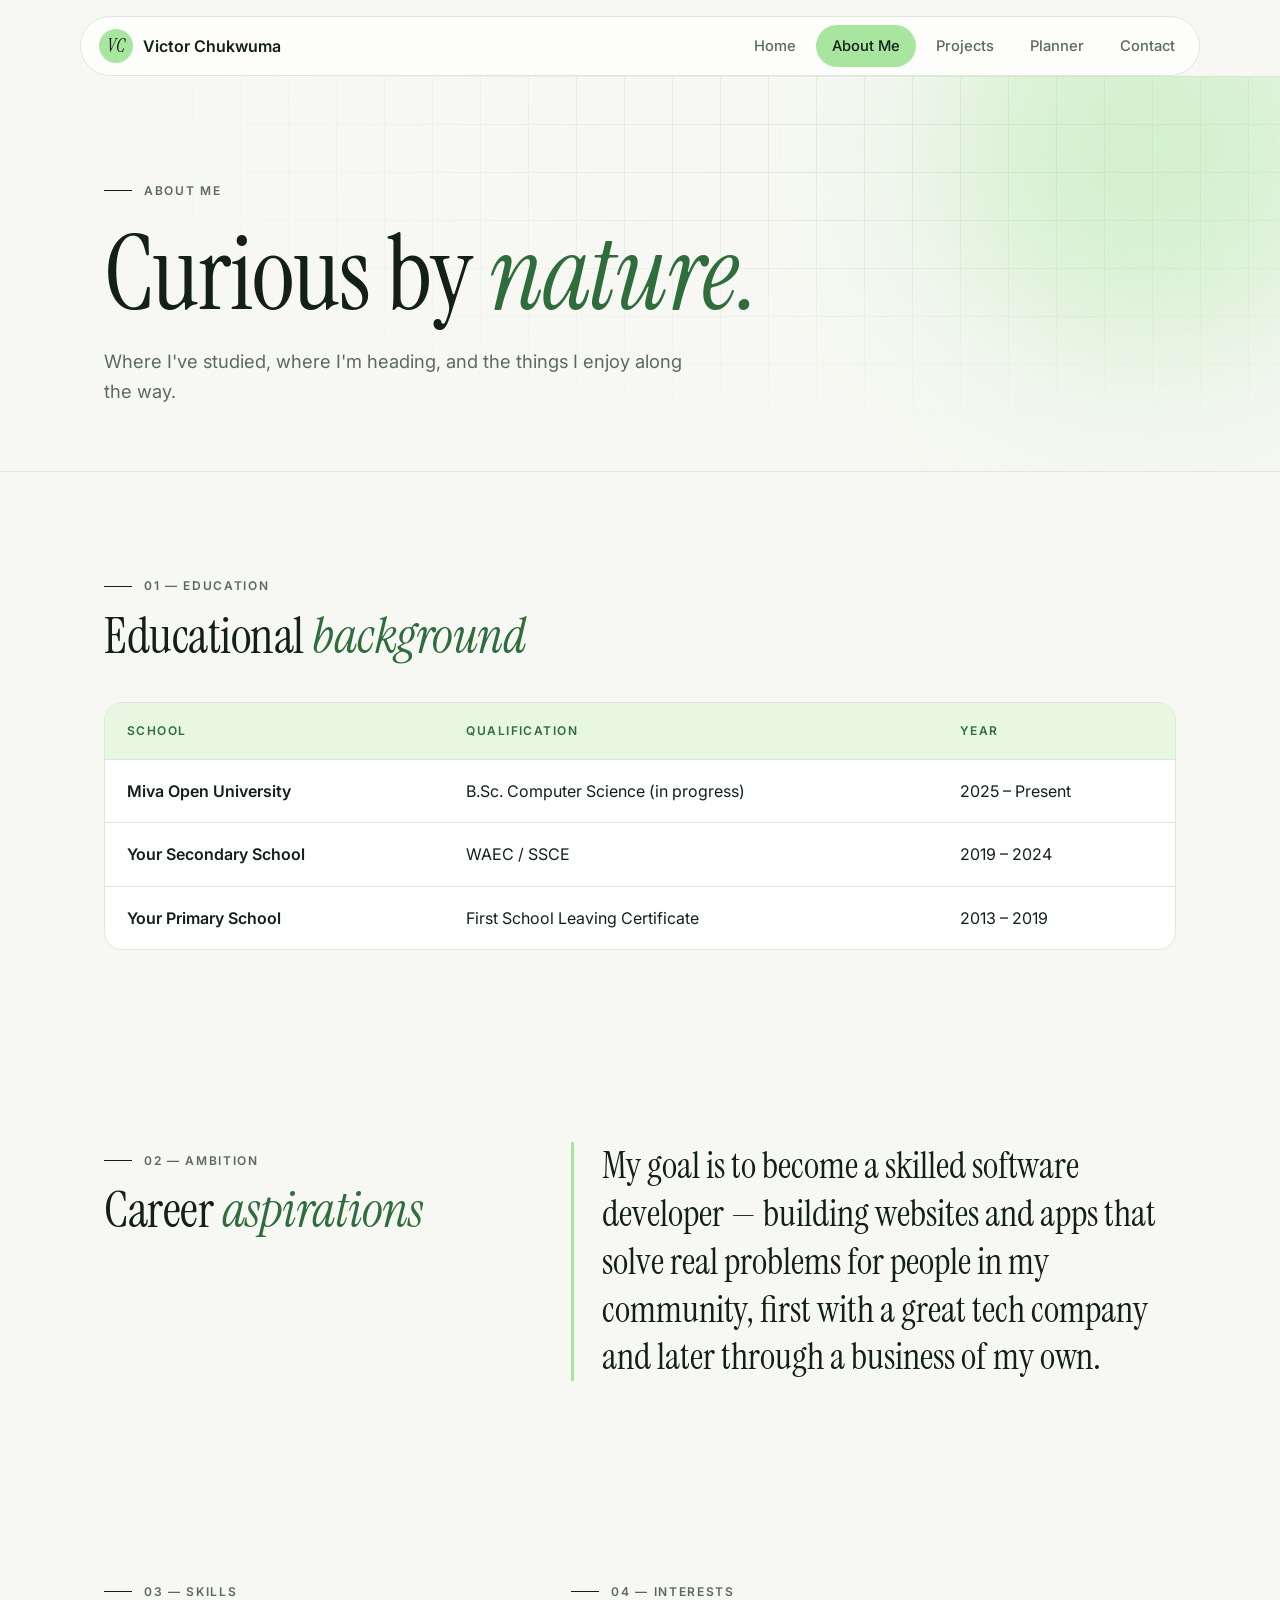
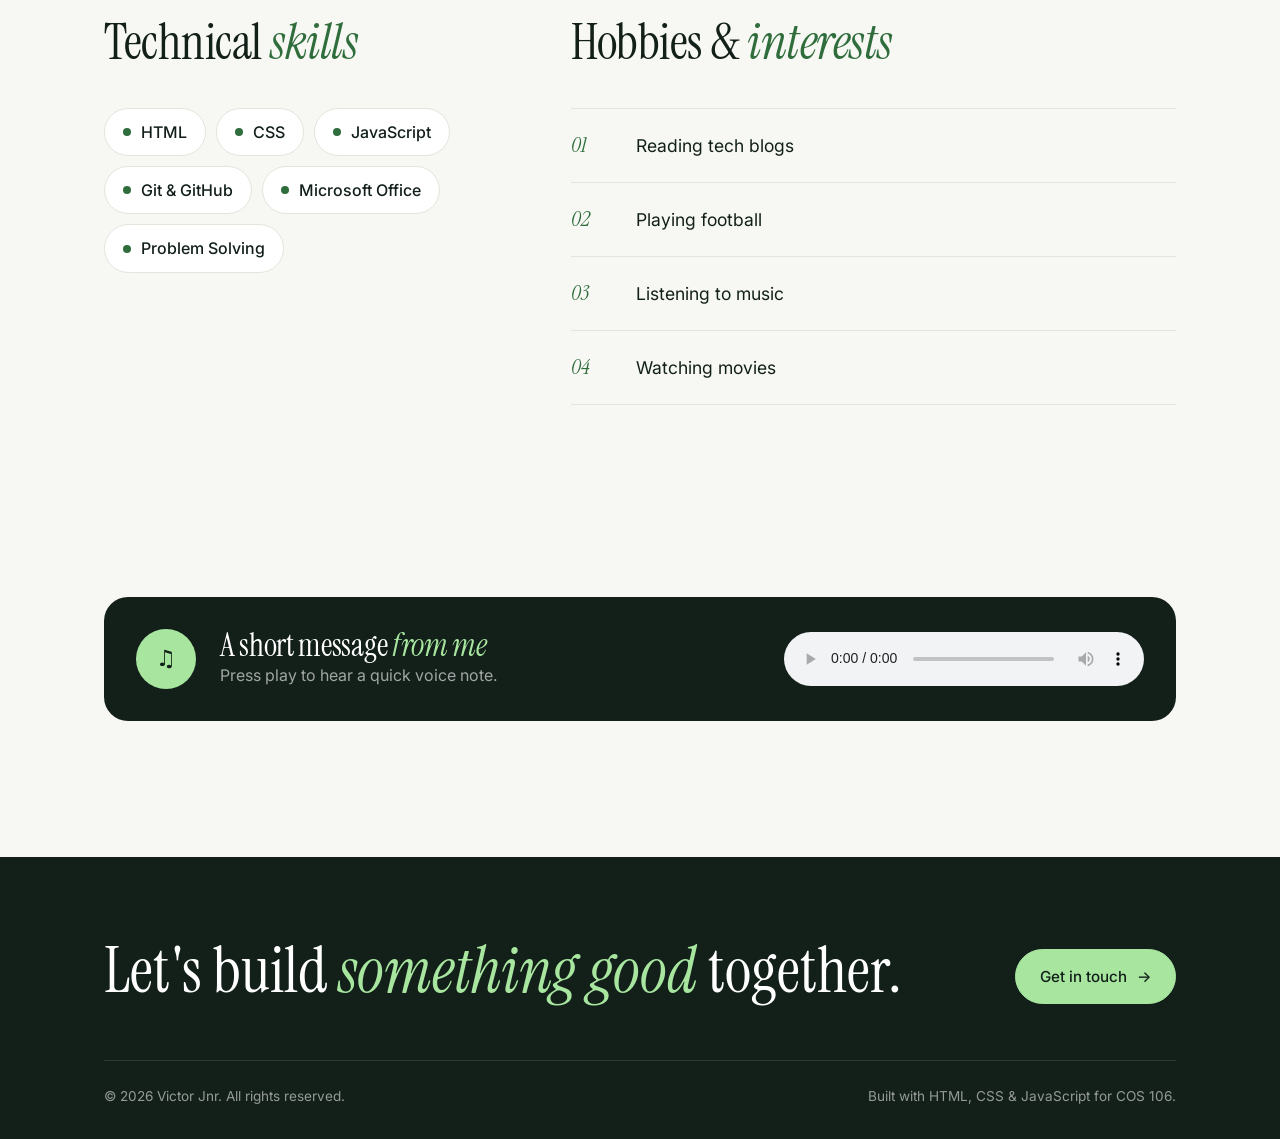
==== commit 70b3f700: "Refactor code structure for improved readability and maintainability" ====
--- a/about.html
+++ b/about.html
@@ -15,12 +15,14 @@
   <!-- PDF: Responsive design + Mobile-friendly interface - this line makes the page fit phone screens -->
   <meta name="viewport" content="width=device-width, initial-scale=1.0">
   <!-- EDIT ME: your name -->
-  <title>About Me | Your Name</title>
+  <title>About Me | Victor Chukwuma</title>
   <!-- Fonts from Google Fonts -->
   <link rel="preconnect" href="https://fonts.googleapis.com">
   <link rel="preconnect" href="https://fonts.gstatic.com" crossorigin>
   <link href="https://fonts.googleapis.com/css2?family=Instrument+Serif:ital@0;1&family=Inter:wght@400;500;600&display=swap" rel="stylesheet">
   <!-- PDF: External CSS stylesheet -->
+  <!-- Tab icon (favicon) shown in the browser tab -->
+  <link rel="icon" type="image/png" href="images/v.png">
   <link rel="stylesheet" href="css/style.css">
 </head>
 <body>
@@ -29,7 +31,7 @@
   <!-- PDF: Proper semantic HTML - <header> holds the logo and the menu -->
   <header class="site-header">
     <!-- EDIT ME: your initials + name -->
-    <a href="index.html" class="logo"><span class="logo-mark">Y</span>Your Name</a>
+    <a href="index.html" class="logo"><span class="logo-mark">VC</span>Victor Chukwuma</a>
     <button class="menu-toggle" id="menuToggle" aria-label="Open menu" aria-expanded="false">
       <span></span><span></span>
     </button>
@@ -177,7 +179,7 @@
     </div>
     <div class="footer-bottom">
       <!-- EDIT ME: your name -->
-      <p>&copy; <span id="year">2026</span> Your Name. All rights reserved.</p>
+      <p>&copy; <span id="year">2026</span> Victor Jnr. All rights reserved.</p>
       <p>Built with HTML, CSS &amp; JavaScript for COS 106.</p>
     </div>
   </footer>
--- a/css/style.css
+++ b/css/style.css
@@ -112,8 +112,7 @@
 
 
 /* ===================== 3. NAVIGATION STYLING ===================== */
-/* PDF: Navigation styling  +  PDF: Flexbox
-   The header is a floating "pill" with a frosted-glass look. */
+/* The header is a floating "pill" with a frosted-glass look. */
 .site-header {
   display: flex;                   /* PDF: Flexbox - logo on the left, menu on the right */
   justify-content: space-between;
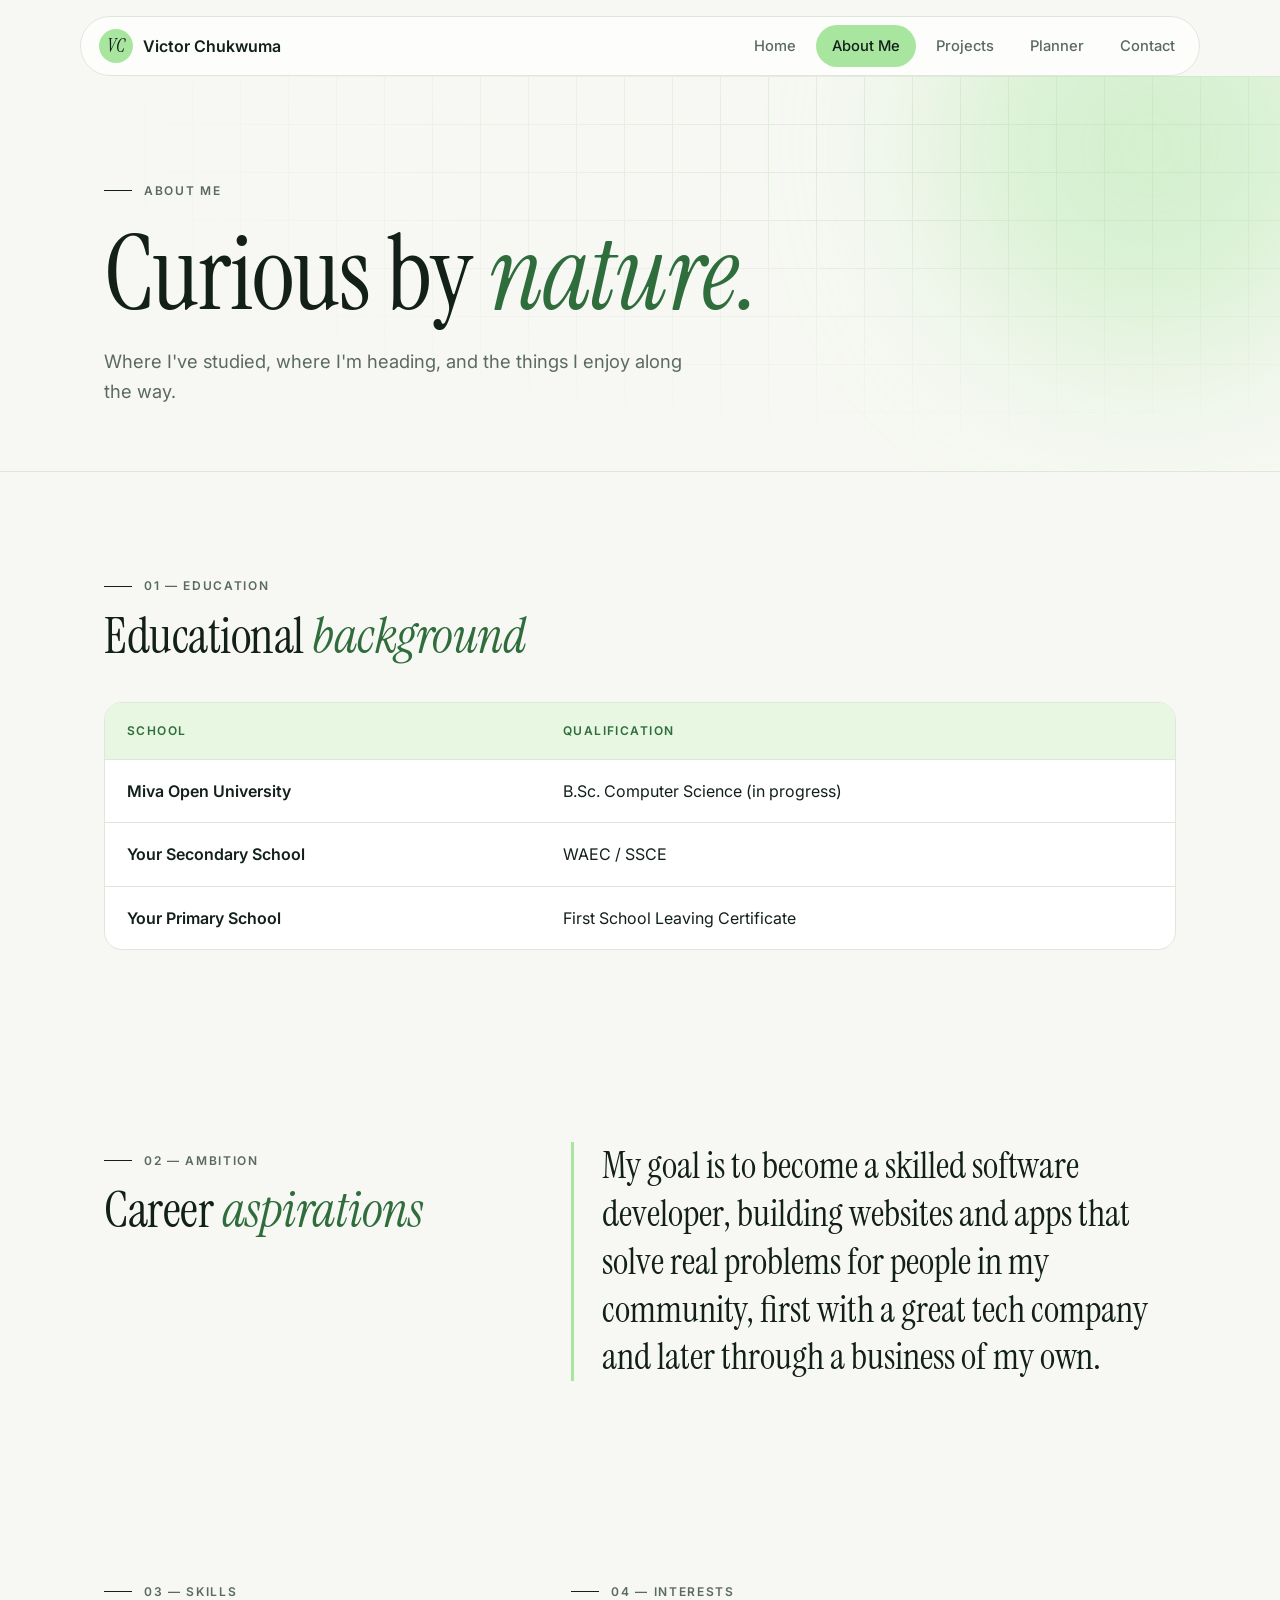
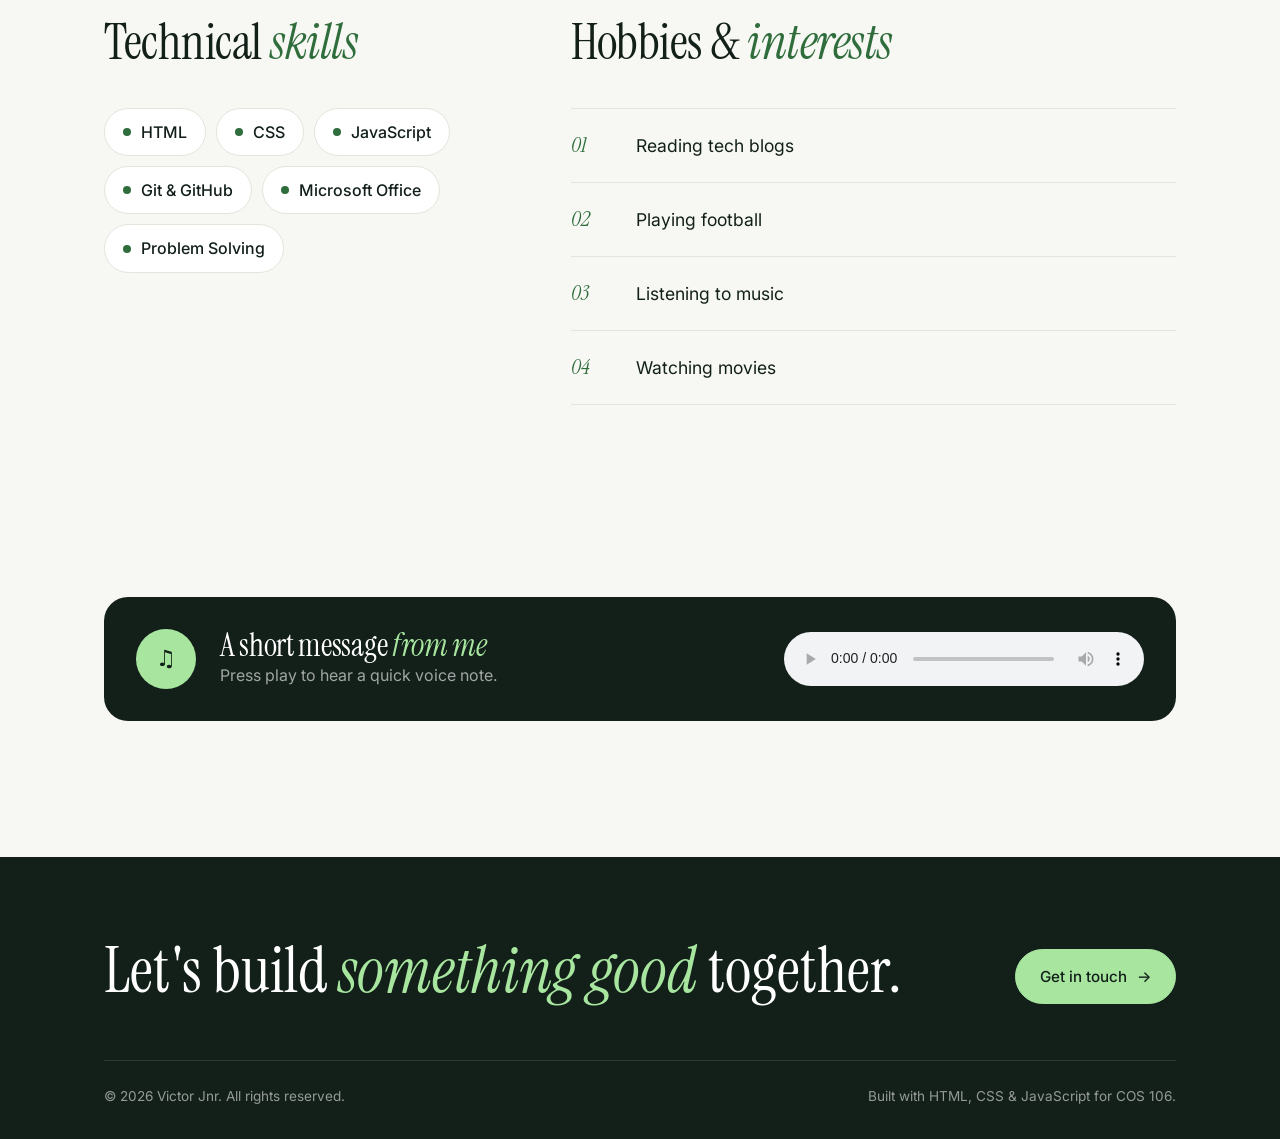
==== commit d7150ae9: "Update README, HTML, CSS, and add images for audio features and projects" ====
--- a/about.html
+++ b/about.html
@@ -12,15 +12,13 @@
 <html lang="en">
 <head>
   <meta charset="UTF-8">
-  <!-- PDF: Responsive design + Mobile-friendly interface - this line makes the page fit phone screens -->
   <meta name="viewport" content="width=device-width, initial-scale=1.0">
-  <!-- EDIT ME: your name -->
   <title>About Me | Victor Chukwuma</title>
   <!-- Fonts from Google Fonts -->
   <link rel="preconnect" href="https://fonts.googleapis.com">
   <link rel="preconnect" href="https://fonts.gstatic.com" crossorigin>
   <link href="https://fonts.googleapis.com/css2?family=Instrument+Serif:ital@0;1&family=Inter:wght@400;500;600&display=swap" rel="stylesheet">
-  <!-- PDF: External CSS stylesheet -->
+  <!-- External CSS stylesheet -->
   <!-- Tab icon (favicon) shown in the browser tab -->
   <link rel="icon" type="image/png" href="images/v.png">
   <link rel="stylesheet" href="css/style.css">
@@ -28,14 +26,13 @@
 <body>
 
   <!-- ===================== HEADER + NAVIGATION MENU ===================== -->
-  <!-- PDF: Proper semantic HTML - <header> holds the logo and the menu -->
+  <!--Proper semantic HTML - <header> holds the logo and the menu -->
   <header class="site-header">
-    <!-- EDIT ME: your initials + name -->
     <a href="index.html" class="logo"><span class="logo-mark">VC</span>Victor Chukwuma</a>
     <button class="menu-toggle" id="menuToggle" aria-label="Open menu" aria-expanded="false">
       <span></span><span></span>
     </button>
-    <!-- PDF: Navigation menu + Hyperlinks + Lists (a semantic <nav> holding a <ul> list of links) -->
+    <!-- Navigation menu + Hyperlinks + Lists (a semantic <nav> holding a <ul> list of links) -->
     <nav>
       <ul class="nav-links" id="navLinks">
         <li><a href="index.html">Home</a></li>
@@ -47,10 +44,10 @@
     </nav>
   </header>
 
-  <!-- PDF: Proper semantic HTML - <main> holds the main content of the page -->
+  <!-- Proper semantic HTML - <main> holds the main content of the page -->
   <main>
 
-    <!-- Page title banner. PDF: Proper semantic HTML - each part of the page is a <section> -->
+    <!-- Page title banner.  -->
     <section class="page-banner">
       <span class="section-label">About me</span>
       <h1>Curious by <em>nature.</em></h1>
@@ -58,14 +55,13 @@
     </section>
 
     <!-- ===================== EDUCATION ===================== -->
-    <!-- PDF: Educational background  +  PDF: Tables (<table>, <thead>, <tbody>, <tr>, <th>, <td>)  +  PDF: Proper semantic HTML - <section> -->
+    <!--  Educational background  +  Tables (<table>, <thead>, <tbody>, <tr>, <th>, <td>)  +  -->
     <section class="section">
       <div class="section-head reveal">
         <span class="section-label">01 &mdash; Education</span>
         <h2>Educational <em>background</em></h2>
       </div>
 
-      <!-- EDIT ME: change the schools, years and qualifications to yours -->
       <!-- The wrapper div lets the table scroll sideways on small phones -->
       <div class="table-wrapper reveal">
         <table>
@@ -73,24 +69,20 @@
             <tr>
               <th>School</th>
               <th>Qualification</th>
-              <th>Year</th>
             </tr>
           </thead>
           <tbody>
             <tr>
               <td>Miva Open University</td>
               <td>B.Sc. Computer Science (in progress)</td>
-              <td>2025 &ndash; Present</td>
             </tr>
             <tr>
               <td>Your Secondary School</td>
               <td>WAEC / SSCE</td>
-              <td>2019 &ndash; 2024</td>
             </tr>
             <tr>
               <td>Your Primary School</td>
               <td>First School Leaving Certificate</td>
-              <td>2013 &ndash; 2019</td>
             </tr>
           </tbody>
         </table>
@@ -98,16 +90,16 @@
     </section>
 
     <!-- ===================== CAREER ASPIRATIONS ===================== -->
-    <!-- PDF: Career aspirations -->
+    <!-- Career aspirations -->
     <section class="section split">
       <div class="section-head reveal">
         <span class="section-label">02 &mdash; Ambition</span>
         <h2>Career <em>aspirations</em></h2>
       </div>
 
-      <!-- EDIT ME: write about what you want to become -->
+      <!-- What I want to become -->
       <p class="statement reveal">
-        My goal is to become a skilled software developer &mdash; building websites and apps
+        My goal is to become a skilled software developer, building websites and apps
         that solve real problems for people in my community, first with a great tech company
         and later through a business of my own.
       </p>
@@ -117,13 +109,13 @@
     <!-- Two columns side by side (CSS Grid "split" class) -->
     <section class="section split">
 
-      <!-- TECHNICAL SKILLS  -  PDF: Technical skills + Lists (unordered list) -->
+      <!-- TECHNICAL SKILLS  -   Technical skills + Lists (unordered list) -->
       <div class="reveal">
         <div class="section-head">
           <span class="section-label">03 &mdash; Skills</span>
           <h2>Technical <em>skills</em></h2>
         </div>
-        <!-- EDIT ME: add or remove skills. Each skill is one <li> -->
+        <!--My skills <li> -->
         <ul class="skills-list">
           <li>HTML</li>
           <li>CSS</li>
@@ -134,13 +126,13 @@
         </ul>
       </div>
 
-      <!-- HOBBIES  -  PDF: Hobbies and interests + Lists (ordered list) -->
+      <!-- HOBBIES   -->
       <div class="reveal">
         <div class="section-head">
           <span class="section-label">04 &mdash; Interests</span>
           <h2>Hobbies &amp; <em>interests</em></h2>
         </div>
-        <!-- EDIT ME: change these to your own hobbies -->
+    
         <ol class="hobbies-list">
           <li>Reading tech blogs</li>
           <li>Playing football</li>
@@ -151,7 +143,7 @@
     </section>
 
     <!-- ===================== AUDIO ===================== -->
-    <!-- PDF: Multimedia (audio) - an extra example of multimedia -->
+    <!--Multimedia (audio) - an extra example of multimedia -->
     <section class="section">
       <div class="audio-card reveal">
         <div class="audio-icon" aria-hidden="true">&#9835;</div>
@@ -160,8 +152,7 @@
           <p>Press play to hear a quick voice note.</p>
         </div>
 
-        <!-- PUT YOUR AUDIO HERE: save a voice note in the "audio" folder as "message.mp3"
-             (or change the src below to your own file name) -->
+        <!-- My audio -->
         <audio controls>
           <source src="audio/message.mp3" type="audio/mpeg">
           Sorry, your browser does not support the audio tag.
@@ -171,14 +162,13 @@
 
   </main>
 
-  <!-- PDF: Proper semantic HTML - <footer> at the bottom of every page -->
   <footer class="site-footer">
     <div class="footer-inner">
       <p class="footer-big">Let's build <em>something good</em> together.</p>
       <a href="contact.html" class="btn btn-light">Get in touch <span class="arrow">&rarr;</span></a>
     </div>
     <div class="footer-bottom">
-      <!-- EDIT ME: your name -->
+    
       <p>&copy; <span id="year">2026</span> Victor Jnr. All rights reserved.</p>
       <p>Built with HTML, CSS &amp; JavaScript for COS 106.</p>
     </div>
--- a/css/style.css
+++ b/css/style.css
@@ -468,13 +468,36 @@
   align-self: center;
 }
 
-.intro-video {
-  display: block;
-  width: 100%;
-  aspect-ratio: 16 / 9;
+/* Home page audio intro (this replaced the old ".intro-video" style when the
+   home video was changed to audio). Dark card with an icon and the audio player. */
+.intro-audio {
+  display: flex;
+  align-items: center;
+  gap: 20px;
+  padding: 32px;
   border-radius: 24px;
   background-color: var(--ink);
   box-shadow: var(--shadow);
+}
+
+/* Green circle with a music note */
+.intro-audio-icon {
+  display: grid;
+  place-items: center;
+  flex-shrink: 0;
+  width: 60px;
+  height: 60px;
+  border-radius: 50%;
+  background-color: var(--green);
+  color: var(--ink);
+  font-size: 1.4rem;
+}
+
+/* The audio player fills the rest of the card */
+.intro-audio audio {
+  flex: 1;
+  width: 100%;
+  min-width: 0;
 }
 
 
@@ -1503,7 +1526,8 @@
   .contact-details,
   .planner-summary,
   .planner-main,
-  .audio-card {
+  .audio-card,
+  .intro-audio {
     padding: 24px;
   }
 
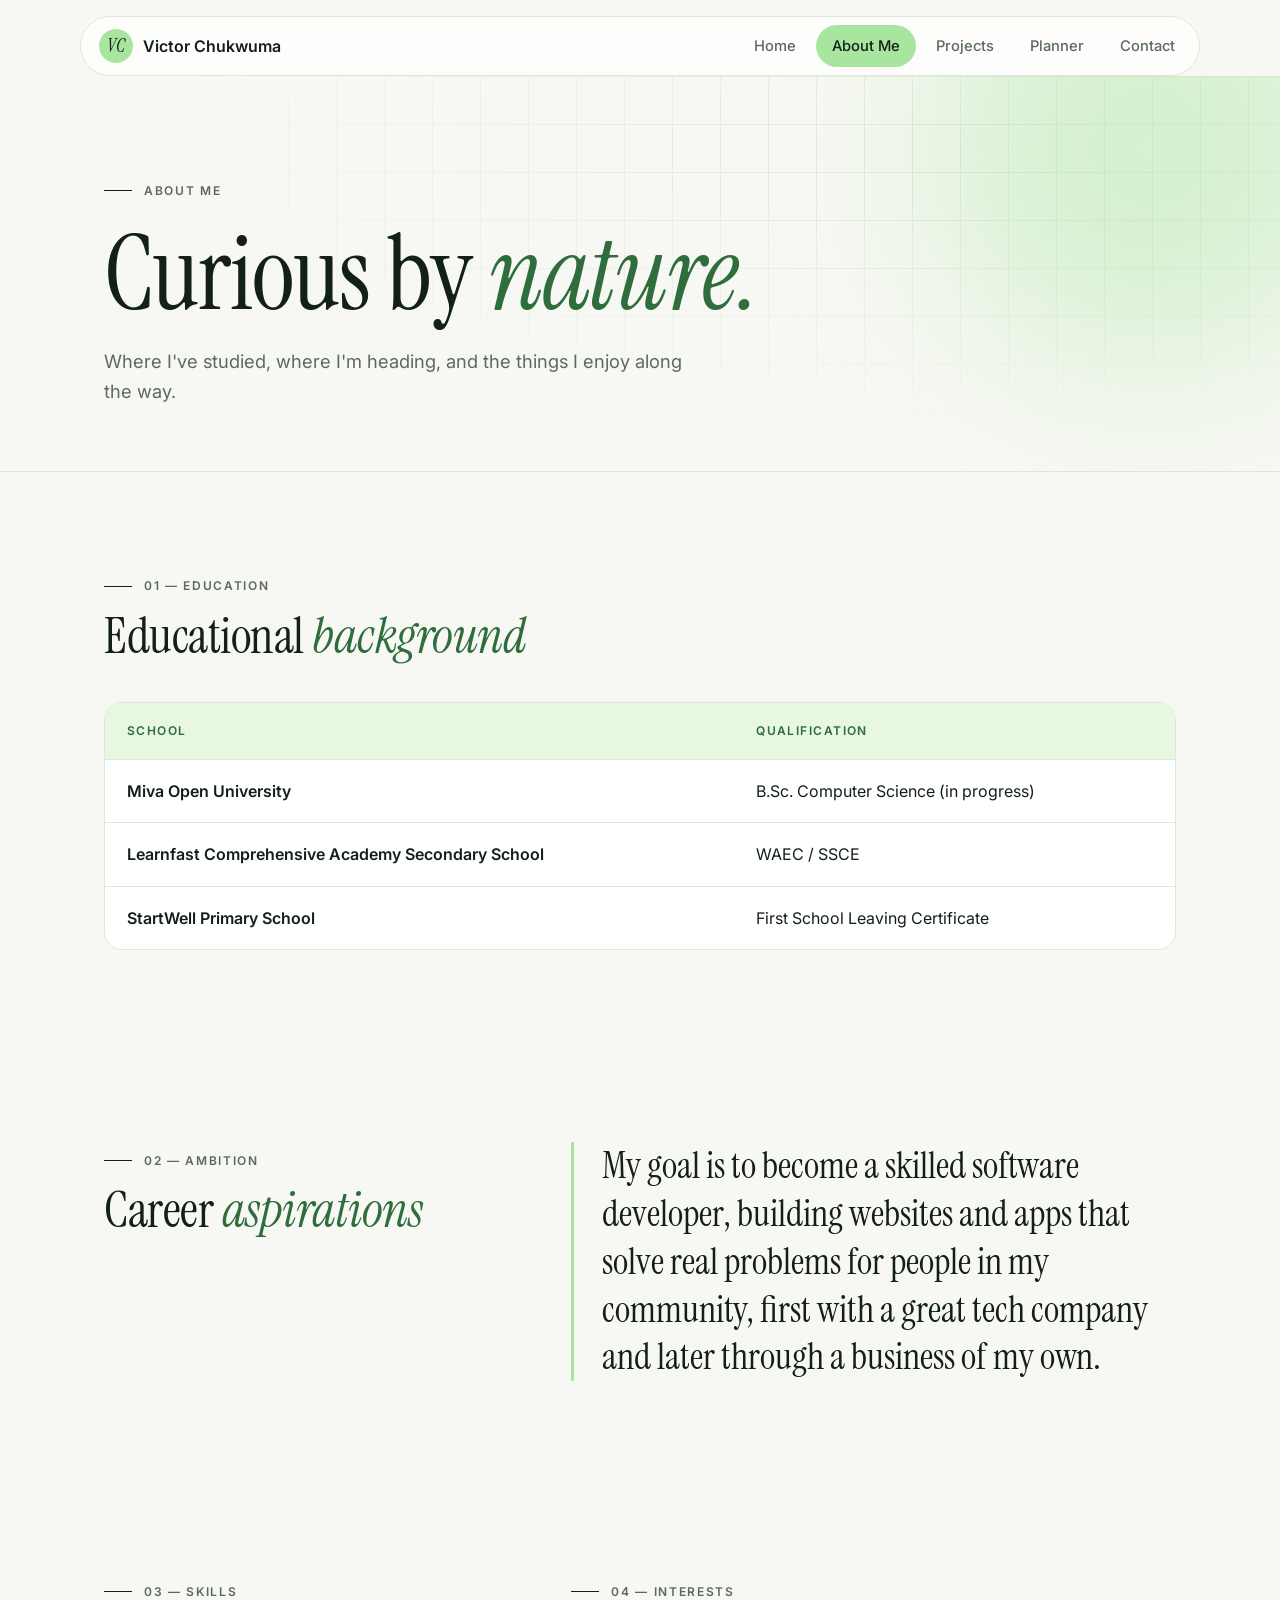
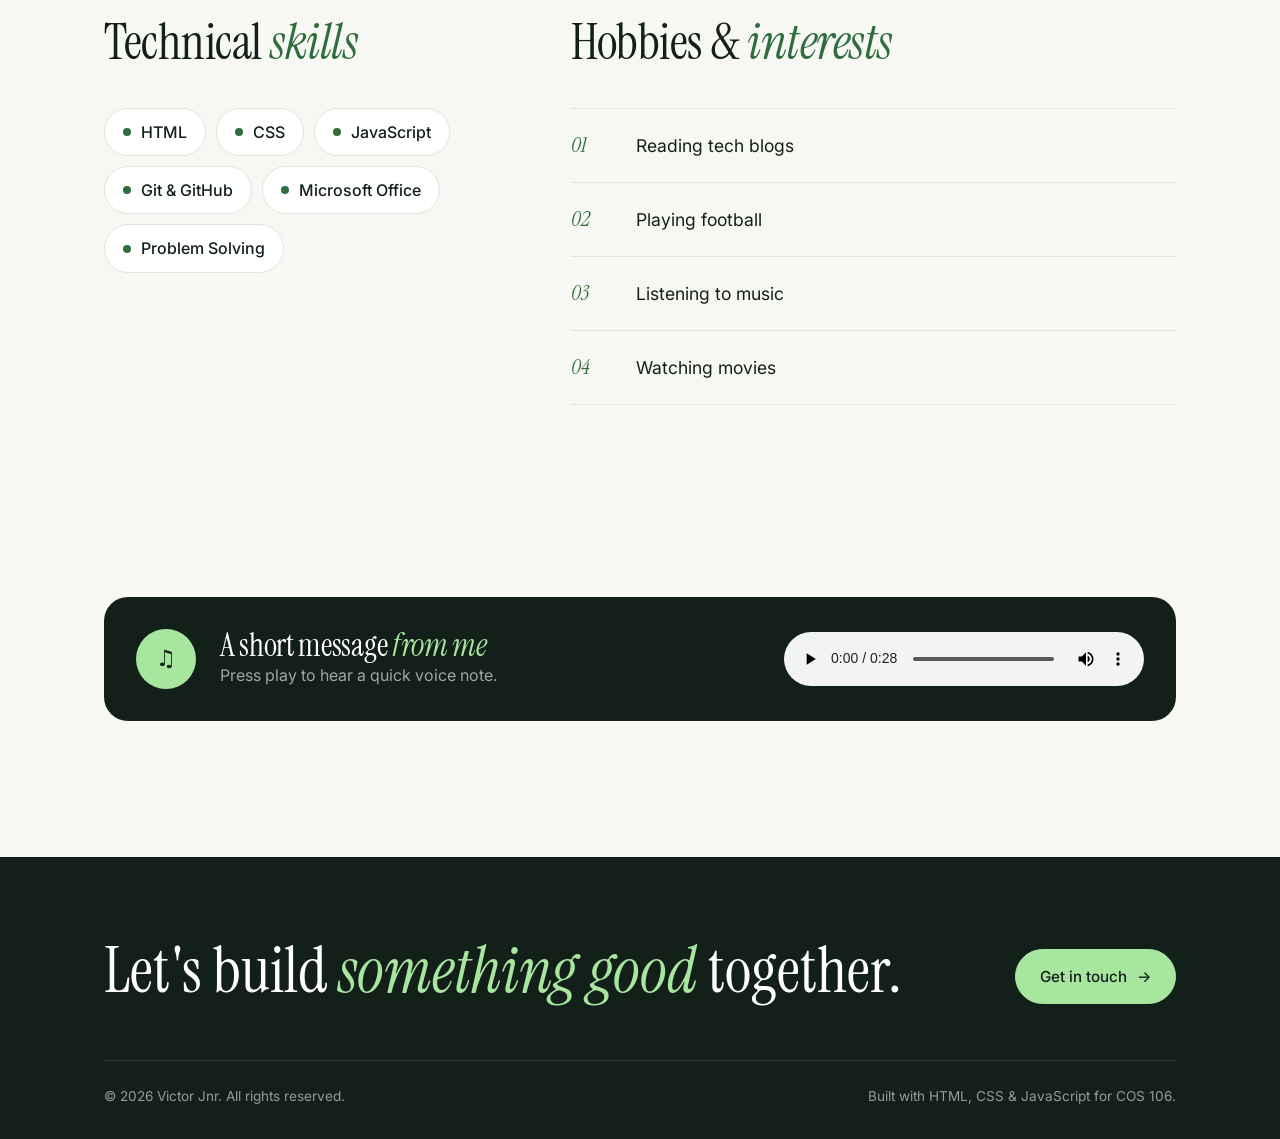
==== commit 54504c3f: "updated contact, home and index page, added audio to the home page" ====
--- a/about.html
+++ b/about.html
@@ -77,11 +77,11 @@
               <td>B.Sc. Computer Science (in progress)</td>
             </tr>
             <tr>
-              <td>Your Secondary School</td>
+              <td>Learnfast Comprehensive Academy Secondary School</td>
               <td>WAEC / SSCE</td>
             </tr>
             <tr>
-              <td>Your Primary School</td>
+              <td>StartWell Primary School</td>
               <td>First School Leaving Certificate</td>
             </tr>
           </tbody>
@@ -154,7 +154,7 @@
 
         <!-- My audio -->
         <audio controls>
-          <source src="audio/message.mp3" type="audio/mpeg">
+          <source src="audio/Aboutvc.mp3" type="audio/mpeg">
           Sorry, your browser does not support the audio tag.
         </audio>
       </div>
--- a/css/style.css
+++ b/css/style.css
@@ -1,7 +1,7 @@
 /*
   =========================================================
   style.css  -  ONE stylesheet for the whole website
-  PDF: External CSS stylesheet  (every page links to this file)
+   External CSS stylesheet  (every page links to this file)
 
   Design idea: calm and "editorial" - warm off-white paper,
   deep green-black ink, and LIGHT GREEN as the main colour
@@ -23,7 +23,7 @@
    12. ANIMATIONS
    13. RESPONSIVE DESIGN (MOBILE)
 
-  PDF CSS requirements shown in this file (search for "PDF:"):
+  PDF CSS requirements shown in this file (search for ""):
     - External CSS stylesheet  -> this file (linked in the <head> of every page)
     - Consistent colour scheme -> section 1
     - Navigation styling       -> section 3
@@ -37,7 +37,7 @@
 
 
 /* ===================== 1. COLOUR SCHEME ===================== */
-/* PDF: Consistent colour scheme
+/*  Consistent colour scheme
    All the colours (and fonts) are stored here once. Change a value
    here and it changes everywhere on the site. */
 :root {
@@ -114,7 +114,7 @@
 /* ===================== 3. NAVIGATION STYLING ===================== */
 /* The header is a floating "pill" with a frosted-glass look. */
 .site-header {
-  display: flex;                   /* PDF: Flexbox - logo on the left, menu on the right */
+  display: flex;                   /*  Flexbox - logo on the left, menu on the right */
   justify-content: space-between;
   align-items: center;
   position: sticky;                /* header stays at the top when you scroll */
@@ -129,7 +129,7 @@
   -webkit-backdrop-filter: blur(14px);
   border: 1px solid var(--line);
   border-radius: 999px;
-  transition: box-shadow 0.3s;     /* PDF: Transitions */
+  transition: box-shadow 0.3s;     /*  Transitions */
 }
 
 /* JS adds "scrolled" once you scroll down, giving the header a soft shadow */
@@ -189,7 +189,7 @@
   background-color: var(--green);
 }
 
-/* PDF: Mobile-friendly interface - the hamburger menu button, hidden on big screens, shown on mobile (see section 13) */
+/*  Mobile-friendly interface - the hamburger menu button, hidden on big screens, shown on mobile (see section 13) */
 .menu-toggle {
   display: none;
   position: relative;
@@ -220,7 +220,7 @@
 
 
 /* ===================== 4. BUTTONS ===================== */
-/* PDF: Animations or transitions + Flexbox - buttons use inline-flex and change colour smoothly on hover */
+/*  Animations or transitions + Flexbox - buttons use inline-flex and change colour smoothly on hover */
 .btn {
   display: inline-flex;
   align-items: center;
@@ -281,9 +281,9 @@
 
 
 /* ===================== 5. HOME PAGE (HERO + MARQUEE) ===================== */
-/* PDF: Professional-looking layout  +  PDF: CSS Grid */
+/*  Professional-looking layout  +   CSS Grid */
 .hero {
-  display: grid;                        /* PDF: CSS Grid - text on the left, photo on the right */
+  display: grid;                        /*  CSS Grid - text on the left, photo on the right */
   grid-template-columns: 1.25fr 0.75fr;
   align-items: center;
   gap: 64px;
@@ -294,30 +294,30 @@
 
 /* Small rounded label above the big heading */
 .eyebrow {
-  display: inline-flex;                 /* PDF: Flexbox */
+  display: flex;                        /*  Flexbox */
   align-items: center;
-  gap: 10px;
-  padding: 6px 16px 6px 12px;
-  margin-bottom: 28px;
-  background-color: var(--white);
-  border: 1px solid var(--line);
-  border-radius: 999px;
-  font-size: 0.85rem;
+  flex-wrap: wrap;
+  gap: 14px;
+  margin-bottom: 24px;
+  font-size: 0.8rem;
+  font-weight: 500;
+  letter-spacing: 0.14em;
+  text-transform: uppercase;
   color: var(--muted);
 }
 
+/* Short green line in front of the greeting */
+.eyebrow::before {
+  content: "";
+  width: 36px;
+  height: 2px;
+  background-color: var(--green-deep);
+}
+
+/* "GOOD MORNING!" in dark green, bold */
 .greeting {
-  color: var(--ink);
+  color: var(--green-deep);
   font-weight: 600;
-}
-
-/* Small green dot that gently pulses (ANIMATION, see section 12) */
-.dot {
-  width: 8px;
-  height: 8px;
-  border-radius: 50%;
-  background-color: var(--green-deep);
-  animation: pulse 2s infinite;
 }
 
 .hero h1 {
@@ -541,7 +541,7 @@
   margin-top: 16px;
 }
 
-/* PDF: CSS Grid - a two-column layout (heading left, content right) */
+/*  CSS Grid - a two-column layout (heading left, content right) */
 .split {
   display: grid;
   grid-template-columns: 1fr 1.5fr;
@@ -557,7 +557,7 @@
   color: var(--muted);
 }
 
-/* PDF: CSS Grid - the cards arrange themselves into columns automatically */
+/*  CSS Grid - the cards arrange themselves into columns automatically */
 .card-grid {
   display: grid;
   grid-template-columns: repeat(auto-fit, minmax(180px, 1fr));
@@ -660,7 +660,7 @@
 
 
 /* ===================== 7. ABOUT PAGE (TABLE + LISTS + AUDIO) ===================== */
-/* Table styling (PDF: Tables) */
+/* Table styling ( Tables) */
 .table-wrapper {
   overflow-x: auto;    /* lets the table scroll sideways on small phones */
   border: 1px solid var(--line);
@@ -714,7 +714,7 @@
   border-left: 3px solid var(--green);
 }
 
-/* PDF: Flexbox - skills list shown as "pills" */
+/*  Flexbox - skills list shown as "pills" */
 .skills-list {
   list-style: none;
   display: flex;
@@ -831,7 +831,7 @@
 
 
 /* ===================== 8. PROJECT CARDS ===================== */
-/* PDF: CSS Grid */
+/*  CSS Grid */
 .project-grid {
   display: grid;
   grid-template-columns: repeat(auto-fit, minmax(280px, 1fr));
@@ -941,7 +941,7 @@
 
 
 /* ===================== 9. PLANNER ===================== */
-/* PDF: CSS Grid - summary panel on the left, task list on the right */
+/*  CSS Grid - summary panel on the left, task list on the right */
 .planner-layout {
   display: grid;
   grid-template-columns: 340px 1fr;
@@ -1010,7 +1010,7 @@
   border-radius: 24px;
 }
 
-/* PDF: Flexbox - text box and button side by side */
+/*  Flexbox - text box and button side by side */
 .task-form {
   display: flex;
   gap: 10px;
@@ -1046,7 +1046,7 @@
 
 /* One task in the list */
 .task-item {
-  display: flex;                    /* PDF: Flexbox - [circle] task text [delete] */
+  display: flex;                    /*  Flexbox - [circle] task text [delete] */
   align-items: center;
   gap: 14px;
   padding: 14px 4px;
@@ -1131,7 +1131,7 @@
 
 
 /* ===================== 10. CONTACT FORM ===================== */
-/* PDF: CSS Grid - form on the left, contact details on the right */
+/*  CSS Grid - form on the left, contact details on the right */
 .contact-wrapper {
   display: grid;
   grid-template-columns: 1.5fr 1fr;
@@ -1141,7 +1141,7 @@
 
 .contact-form {
   display: flex;
-  flex-direction: column;   /* PDF: Flexbox - stacks the fields on top of each other */
+  flex-direction: column;   /*  Flexbox - stacks the fields on top of each other */
   gap: 20px;
   padding: 32px;
   background-color: var(--white);
@@ -1149,7 +1149,7 @@
   border-radius: 24px;
 }
 
-/* PDF: CSS Grid - Name and Email side by side */
+/*  CSS Grid - Name and Email side by side */
 .form-row {
   display: grid;
   grid-template-columns: 1fr 1fr;
@@ -1276,7 +1276,7 @@
 
 
 /* ===================== 11. FOOTER ===================== */
-/* PDF: Consistent colour scheme - same ink + light green colours as the rest of the site */
+/*  Consistent colour scheme - same ink + light green colours as the rest of the site */
 .site-footer {
   margin-top: 40px;
   padding: 80px max(24px, calc((100% - 1120px) / 2 + 24px)) 32px;
@@ -1284,7 +1284,7 @@
   color: var(--white);
 }
 
-/* PDF: Flexbox - big sentence on the left, button on the right */
+/*  Flexbox - big sentence on the left, button on the right */
 .footer-inner {
   display: flex;
   justify-content: space-between;
@@ -1318,7 +1318,7 @@
 
 
 /* ===================== 12. ANIMATIONS ===================== */
-/* PDF: Animations or transitions */
+/*  Animations or transitions */
 
 /* Fade in and move up a little */
 @keyframes fadeIn {
@@ -1417,7 +1417,7 @@
 
 
 /* ===================== 13. RESPONSIVE DESIGN (MOBILE) ===================== */
-/* PDF: Responsive design  +  PDF: Mobile-friendly interface */
+/*  Responsive design  +   Mobile-friendly interface */
 
 /* Big screens only: the middle project card sits a bit lower (staggered look) */
 @media (min-width: 960px) {
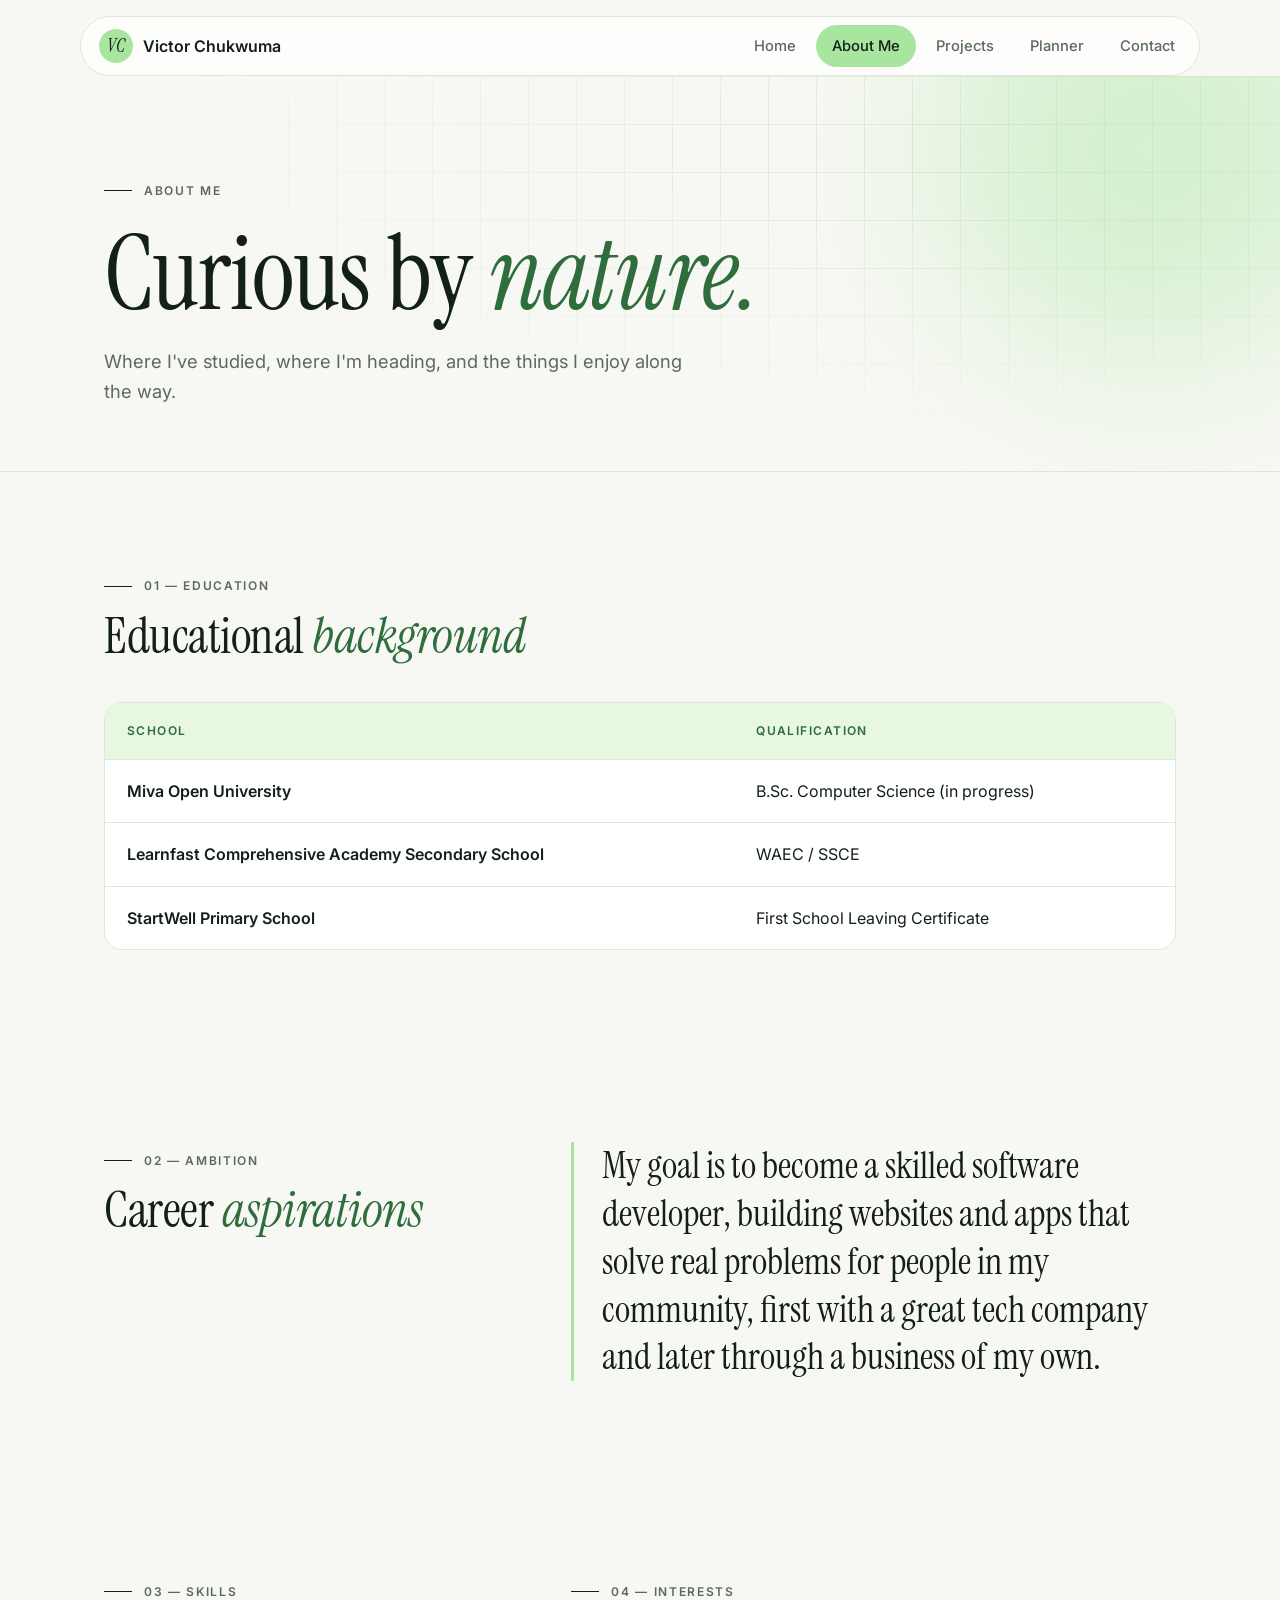
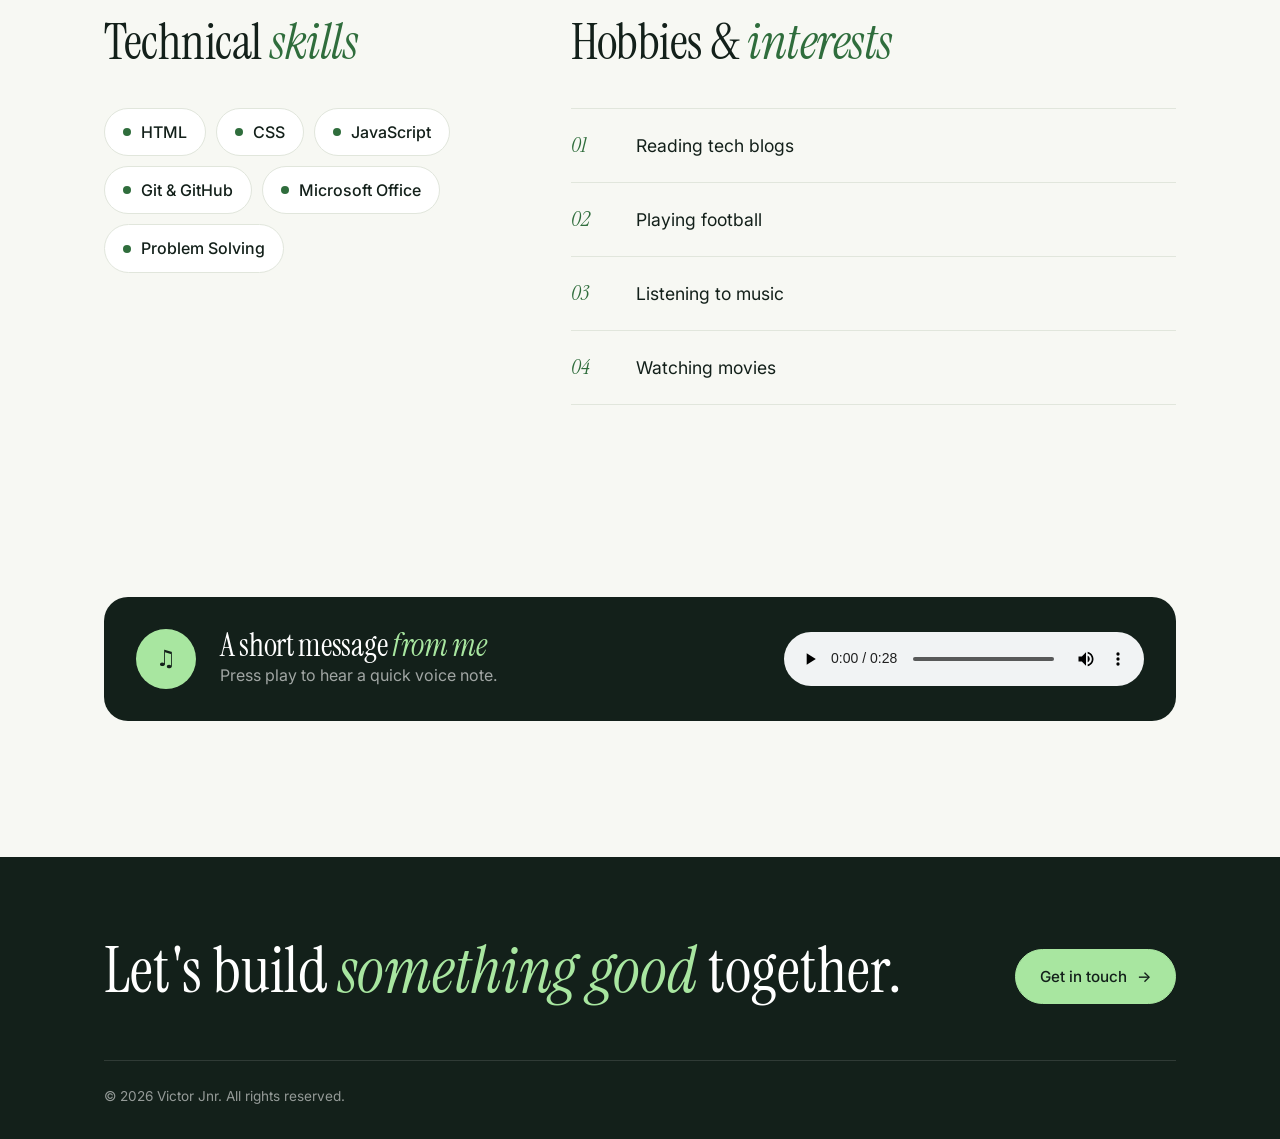
==== commit 822e1296: "Update about.html" ====
--- a/about.html
+++ b/about.html
@@ -170,7 +170,7 @@
     <div class="footer-bottom">
     
       <p>&copy; <span id="year">2026</span> Victor Jnr. All rights reserved.</p>
-      <p>Built with HTML, CSS &amp; JavaScript for COS 106.</p>
+  
     </div>
   </footer>
 
--- a/css/style.css
+++ b/css/style.css
@@ -23,7 +23,6 @@
    12. ANIMATIONS
    13. RESPONSIVE DESIGN (MOBILE)
 
-  PDF CSS requirements shown in this file (search for ""):
     - External CSS stylesheet  -> this file (linked in the <head> of every page)
     - Consistent colour scheme -> section 1
     - Navigation styling       -> section 3
@@ -146,7 +145,7 @@
   text-decoration: none;
 }
 
-/* The little green circle with your initials */
+/* The little green circle with My initials */
 .logo-mark {
   display: grid;
   place-items: center;              /* CSS GRID trick to centre the letter */
@@ -326,7 +325,7 @@
   animation: fadeIn 0.9s ease both;
 }
 
-/* Your name gets a light green "highlighter pen" stroke that draws itself in */
+/* My name gets a light green "highlighter pen" stroke that draws itself in */
 .highlight {
   font-style: italic;
   color: var(--ink);
